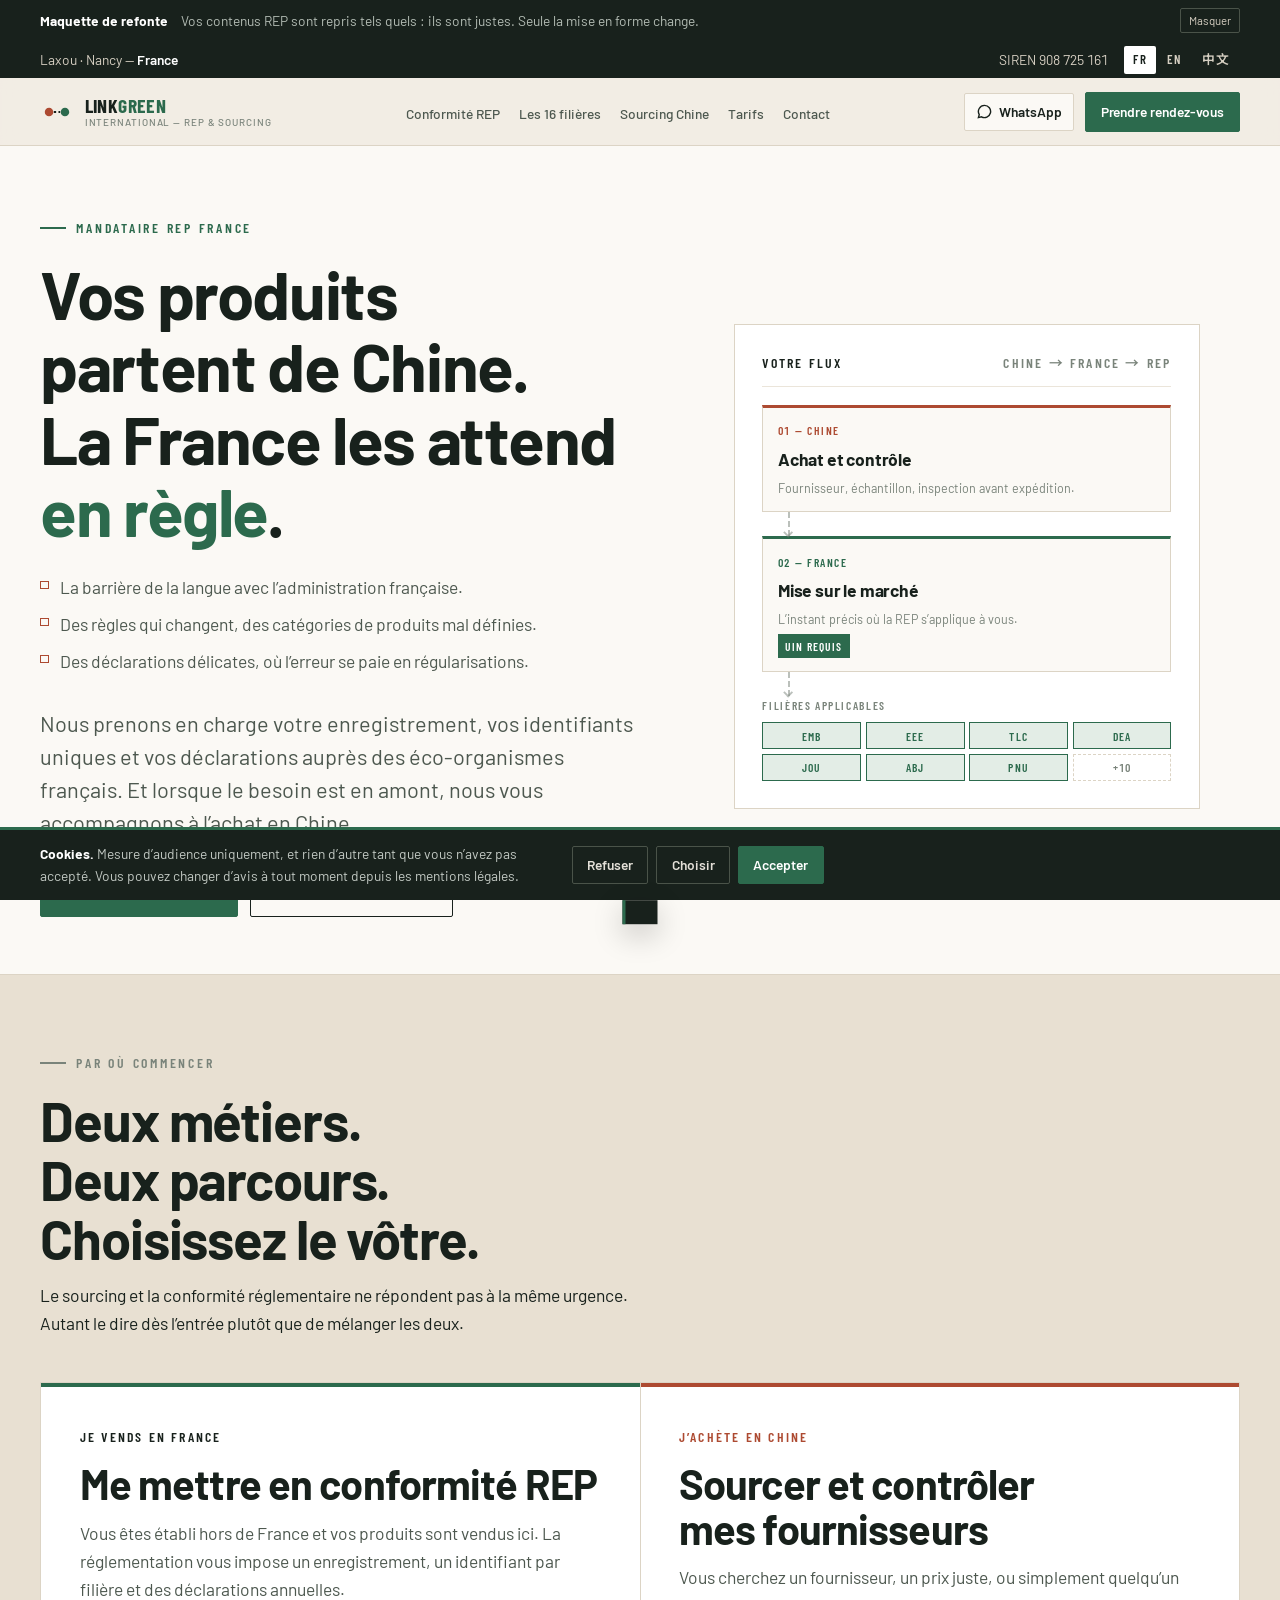
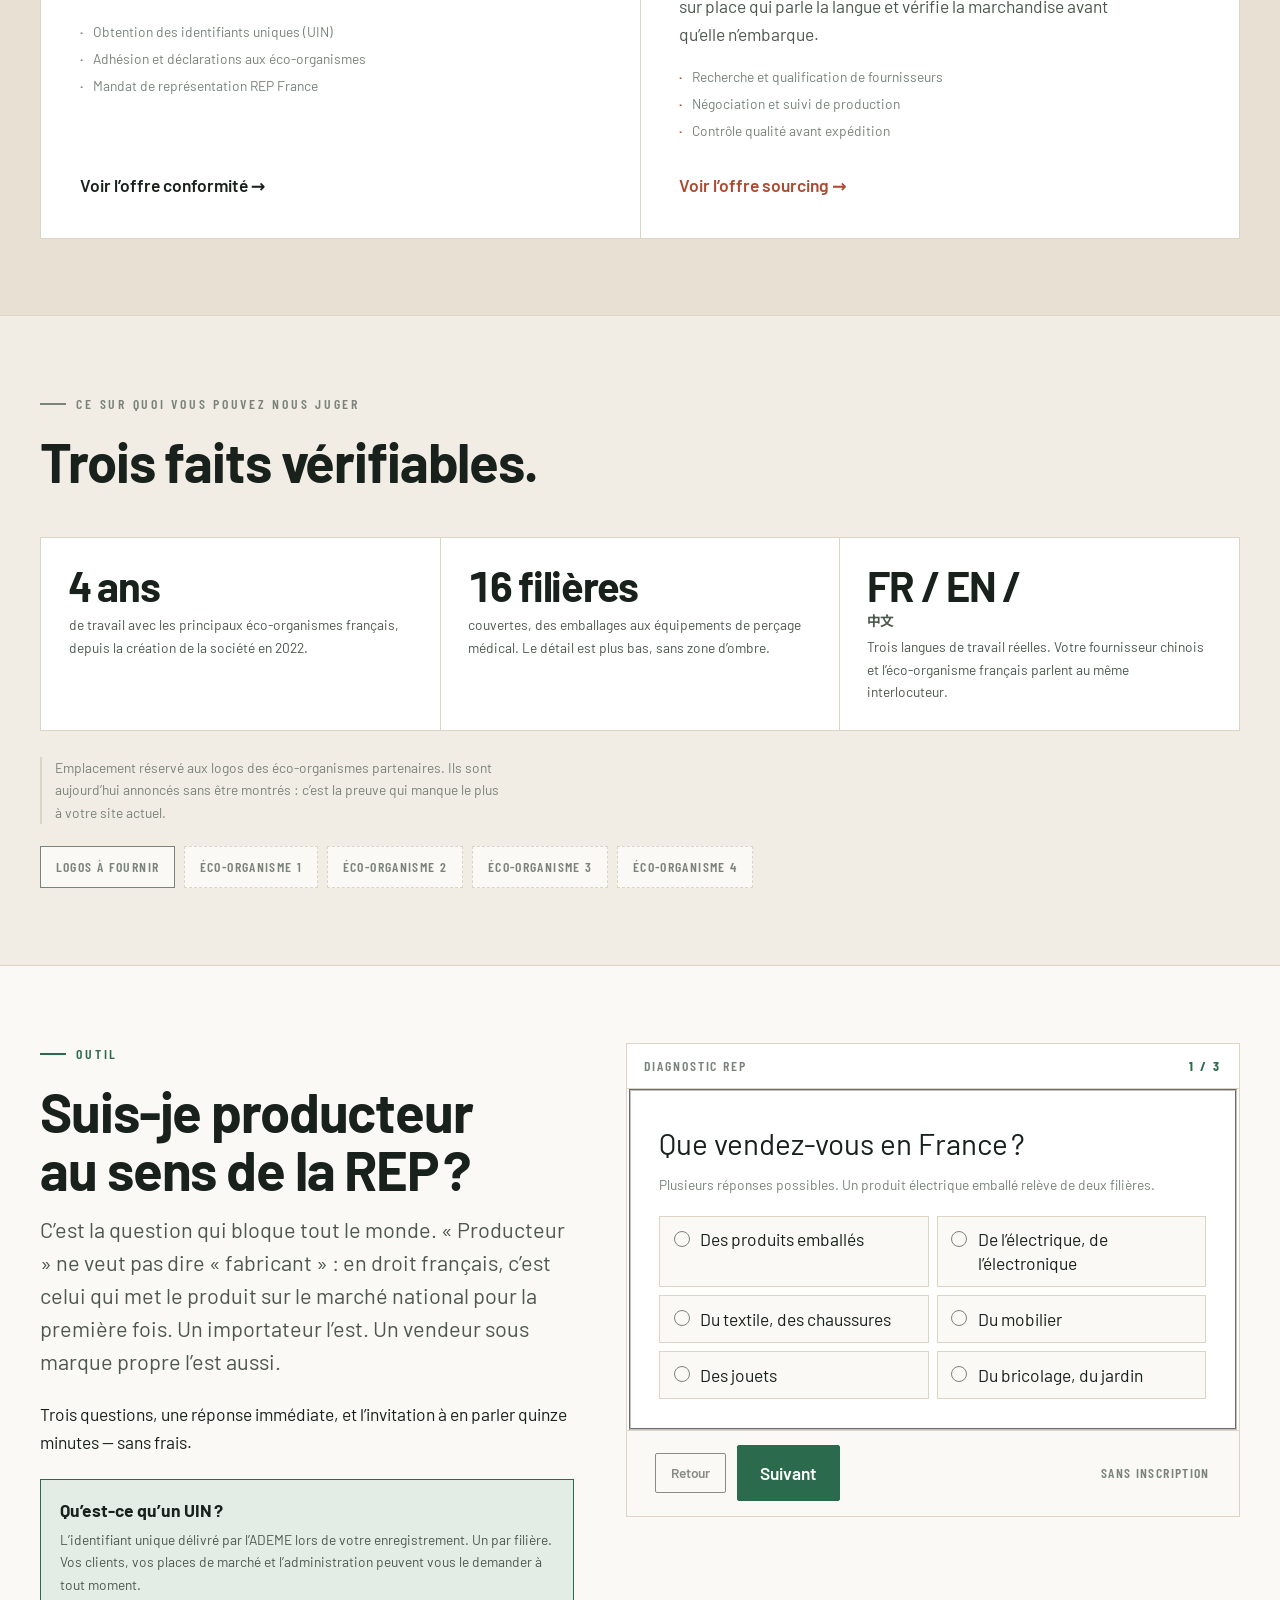
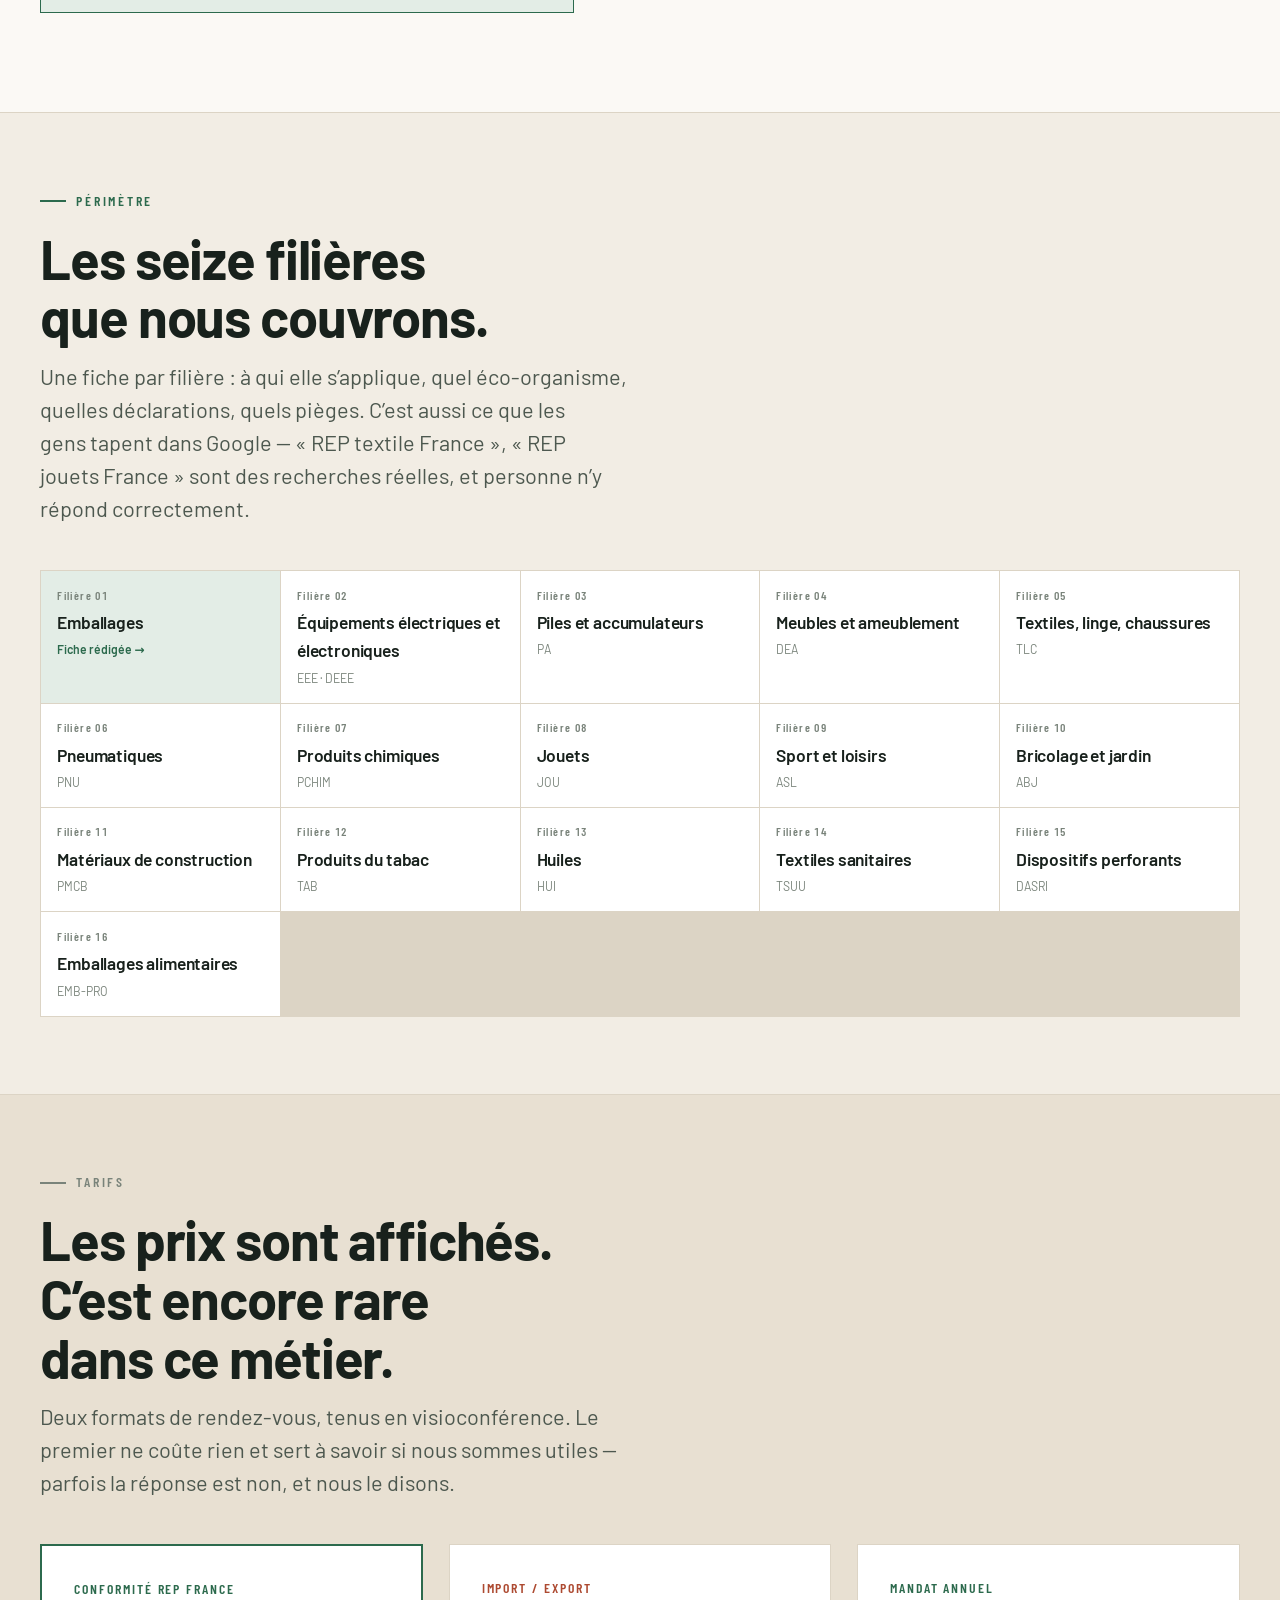
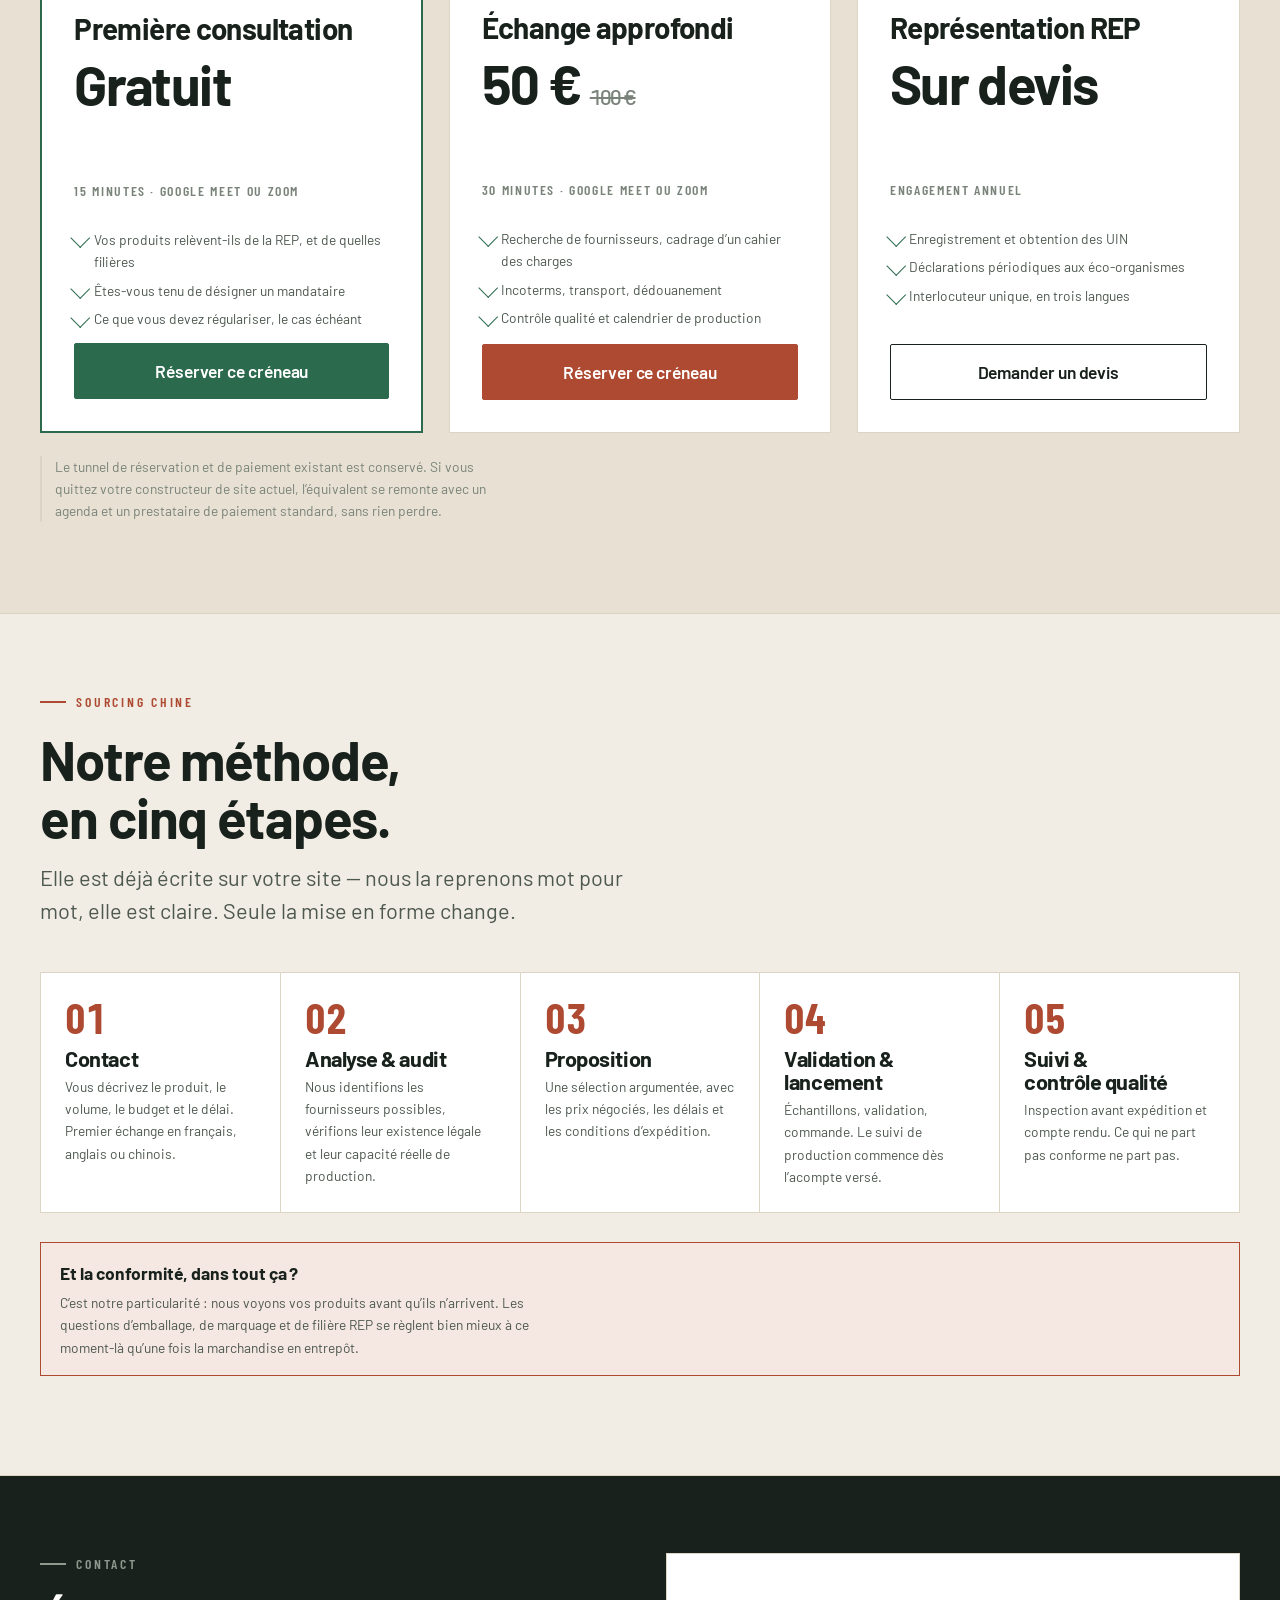
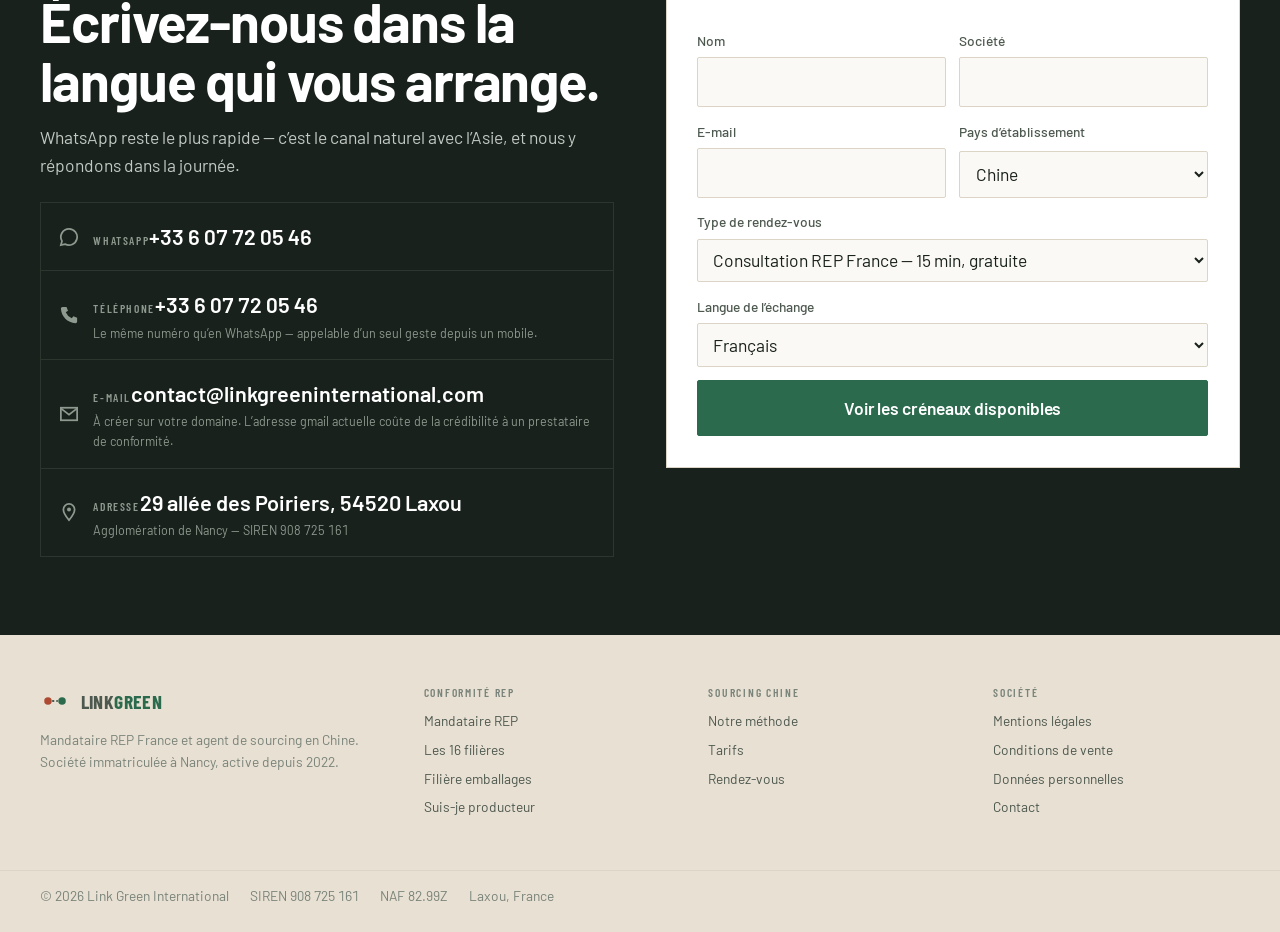
==== index.html @ 82de37d4 "Maquette de refonte — version du 21 septembre 2026 Site statique autonome, sans dépendance. Toutes l" ====
<!DOCTYPE html>
<html lang="fr" data-page="accueil">
<head>
<meta charset="utf-8">
<meta name="viewport" content="width=device-width, initial-scale=1">
<!-- Maquette : jamais indexée, pour ne pas concurrencer le site réel du client. -->
<meta name="robots" content="noindex, nofollow">

<!-- Titre actuel : 190 caractères, le nom de la société deux fois, liste de
     mots-clés séparés par des virgules. Ici : 50 caractères, une seule idée. -->
<title>Mandataire REP France &amp; sourcing Chine — Link Green</title>
<meta name="description" content="Enregistrement REP, identifiants uniques et déclarations pour les vendeurs non établis en France. Sourcing et contrôle qualité en Chine. 16 filières couvertes, en français, anglais et chinois.">
<link rel="canonical" href="https://www.linkgreeninternational.com/">

<link rel="alternate" hreflang="fr" href="https://www.linkgreeninternational.com/">
<link rel="alternate" hreflang="en" href="https://www.linkgreeninternational.com/en/">
<link rel="alternate" hreflang="zh-Hans" href="https://www.linkgreeninternational.com/zh/">
<link rel="alternate" hreflang="x-default" href="https://www.linkgreeninternational.com/en/">

<meta property="og:type" content="website">
<meta property="og:locale" content="fr_FR">
<meta property="og:title" content="Mandataire REP France &amp; sourcing Chine — Link Green">
<meta property="og:description" content="Deux métiers, deux parcours : la conformité REP pour vendre en France, le sourcing pour acheter en Chine.">

<link rel="icon" href="assets/favicon.svg" type="image/svg+xml">
<link rel="preconnect" href="https://fonts.googleapis.com">
<link rel="preconnect" href="https://fonts.gstatic.com" crossorigin>
<link href="https://fonts.googleapis.com/css2?family=Barlow:wght@400;500;600;700&family=Barlow+Condensed:wght@500;600;700&family=Noto+Sans+SC:wght@400;500;700&display=swap" rel="stylesheet">
<link rel="stylesheet" href="assets/base.css">
</head>
<body>

<a class="skip" href="#main">Aller au contenu</a>

<div class="mockbar" id="mockbar">
  <div class="wrap mockbar__in">
    <b>Maquette de refonte</b>
    <span>Vos contenus REP sont repris tels quels : ils sont justes. Seule la mise en forme change.</span>
    <button type="button">Masquer</button>
  </div>
</div>

<div class="topline">
  <div class="wrap topline__in">
    <span>Laxou&nbsp;· Nancy — <b>France</b></span>
    <span class="sp"></span>
    <span class="nums">SIREN 908&nbsp;725&nbsp;161</span>
    <div class="lang" role="group" aria-label="Langue du site">
      <button type="button" data-lang="fr" aria-current="true">FR</button>
      <button type="button" data-lang="en">EN</button>
      <button type="button" data-lang="zh" lang="zh-Hans">中文</button>
    </div>
  </div>
</div>

<header class="site">
  <div class="wrap head">
    <a class="brand" href="index.html" aria-label="Link Green International, accueil">
      <svg class="brand__mark" width="34" height="34" viewBox="0 0 32 32" aria-hidden="true">
        <circle cx="8.5" cy="16" r="4" fill="#ad4a31"/>
        <circle cx="23.5" cy="16" r="4" fill="#2c6a4d"/>
        <path d="M13 16h6" stroke="currentColor" stroke-width="2" stroke-dasharray="2.2 2.2"/>
      </svg>
      <span class="brand__name">Link<i>Green</i>
        <span class="brand__sub">International — REP &amp; Sourcing</span>
      </span>
    </a>

    <nav class="main" aria-label="Navigation principale">
      <ul>
        <li><a href="#conformite">Conformité REP</a></li>
        <li><a href="#filieres">Les 16 filières</a></li>
        <li><a href="#sourcing">Sourcing Chine</a></li>
        <li><a href="#tarifs">Tarifs</a></li>
        <li><a href="#contact">Contact</a></li>
      </ul>
    </nav>

    <div class="head__cta">
      <a class="wa" href="https://wa.me/33607720546">
        <svg width="15" height="15" viewBox="0 0 16 16" aria-hidden="true"><path d="M8 1.5a6.5 6.5 0 0 0-5.6 9.8L1.5 14.5l3.3-.85A6.5 6.5 0 1 0 8 1.5z" fill="none" stroke="currentColor" stroke-width="1.5"/></svg>
        WhatsApp
      </a>
      <a class="btn btn--sm" href="#rdv">Prendre rendez-vous</a>
    </div>
  </div>
</header>

<main id="main">

<!-- =================== HERO : leur accroche, mise en valeur ============== -->
<section class="hero">
  <div class="wrap hero__in">
    <div>
      <p class="eyebrow" data-pole="fr">Mandataire REP France</p>
      <h1>Vos produits partent de Chine.<br>La France les attend <span>en règle</span>.</h1>

      <ul class="pains">
        <li>La barrière de la langue avec l&rsquo;administration française.</li>
        <li>Des règles qui changent, des catégories de produits mal définies.</li>
        <li>Des déclarations délicates, où l&rsquo;erreur se paie en régularisations.</li>
      </ul>

      <p class="lede">Nous prenons en charge votre enregistrement, vos identifiants uniques et vos déclarations auprès des éco-organismes français. Et lorsque le besoin est en amont, nous vous accompagnons à l&rsquo;achat en Chine.</p>

      <div class="hero__actions">
        <a class="btn" href="#diagnostic">Suis-je producteur&#8239;?</a>
        <a class="btn btn--line" href="#rdv">15 minutes, gratuites</a>
      </div>
    </div>

    <figure class="flow">
      <figcaption><b>Votre flux</b><span>Chine → France → REP</span></figcaption>
      <div class="flow__grid">
        <div class="node node--cn">
          <span class="node__k">01 — Chine</span>
          <b>Achat et contrôle</b>
          <p>Fournisseur, échantillon, inspection avant expédition.</p>
        </div>
        <div class="link" aria-hidden="true"></div>
        <div class="node node--fr">
          <span class="node__k">02 — France</span>
          <b>Mise sur le marché</b>
          <p>L&rsquo;instant précis où la REP s&rsquo;applique à vous.</p>
          <span class="node__tag">UIN requis</span>
        </div>
        <div class="link" aria-hidden="true"></div>
        <ul class="fan" aria-label="Filières REP concernées">
          <li>EMB</li><li>EEE</li>
          <li>TLC</li><li>DEA</li>
          <li>JOU</li><li>ABJ</li>
          <li>PNU</li><li>+10</li>
        </ul>
      </div>
    </figure>
  </div>
</section>

<!-- =================== AIGUILLAGE ======================================= -->
<section class="sec sec--sand">
  <div class="wrap">
    <div class="sec__hd">
      <p class="eyebrow">Par où commencer</p>
      <h2>Deux métiers. Deux parcours. Choisissez le vôtre.</h2>
      <p>Le sourcing et la conformité réglementaire ne répondent pas à la même urgence. Autant le dire dès l&rsquo;entrée plutôt que de mélanger les deux.</p>
    </div>

    <div class="doors">
      <a class="door" href="#conformite" data-pole="fr">
        <span class="door__kicker">Je vends en France</span>
        <h3>Me mettre en conformité REP</h3>
        <p>Vous êtes établi hors de France et vos produits sont vendus ici. La réglementation vous impose un enregistrement, un identifiant par filière et des déclarations annuelles.</p>
        <ul>
          <li>Obtention des identifiants uniques (UIN)</li>
          <li>Adhésion et déclarations aux éco-organismes</li>
          <li>Mandat de représentation REP France</li>
        </ul>
        <span class="door__go">Voir l&rsquo;offre conformité →</span>
      </a>

      <a class="door" href="#sourcing" data-pole="cn">
        <span class="door__kicker">J&rsquo;achète en Chine</span>
        <h3>Sourcer et contrôler mes fournisseurs</h3>
        <p>Vous cherchez un fournisseur, un prix juste, ou simplement quelqu&rsquo;un sur place qui parle la langue et vérifie la marchandise avant qu&rsquo;elle n&rsquo;embarque.</p>
        <ul>
          <li>Recherche et qualification de fournisseurs</li>
          <li>Négociation et suivi de production</li>
          <li>Contrôle qualité avant expédition</li>
        </ul>
        <span class="door__go">Voir l&rsquo;offre sourcing →</span>
      </a>
    </div>
  </div>
</section>

<!-- =================== RÉASSURANCE ====================================== -->
<section class="sec">
  <div class="wrap">
    <div class="sec__hd">
      <p class="eyebrow">Ce sur quoi vous pouvez nous juger</p>
      <h2>Trois faits vérifiables.</h2>
    </div>
    <ul class="proofs">
      <li><b class="nums">4 ans</b><span>de travail avec les principaux éco-organismes français, depuis la création de la société en 2022.</span></li>
      <li><b class="nums">16 filières</b><span>couvertes, des emballages aux équipements de perçage médical. Le détail est plus bas, sans zone d&rsquo;ombre.</span></li>
      <li><b>FR&nbsp;/ EN&nbsp;/ <span lang="zh-Hans">中文</span></b><span>Trois langues de travail réelles. Votre fournisseur chinois et l&rsquo;éco-organisme français parlent au même interlocuteur.</span></li>
    </ul>

    <p class="note" style="margin-top:1.6rem">Emplacement réservé aux logos des éco-organismes partenaires. Ils sont aujourd&rsquo;hui annoncés sans être montrés&nbsp;: c&rsquo;est la preuve qui manque le plus à votre site actuel.</p>
    <ul class="logos">
      <li>Logos à fournir</li>
      <li>Éco-organisme 1</li>
      <li>Éco-organisme 2</li>
      <li>Éco-organisme 3</li>
      <li>Éco-organisme 4</li>
    </ul>
  </div>
</section>

<!-- =================== AUTO-DIAGNOSTIC ================================== -->
<section class="sec sec--paper" id="diagnostic">
  <div class="wrap diag">
    <div>
      <p class="eyebrow" data-pole="fr">Outil</p>
      <h2 style="font-size:var(--step-4);margin-bottom:0.8rem">Suis-je producteur au sens de la REP&#8239;?</h2>
      <p class="lede">C&rsquo;est la question qui bloque tout le monde. « Producteur » ne veut pas dire « fabricant »&nbsp;: en droit français, c&rsquo;est celui qui met le produit sur le marché national pour la première fois. Un importateur l&rsquo;est. Un vendeur sous marque propre l&rsquo;est aussi.</p>
      <p>Trois questions, une réponse immédiate, et l&rsquo;invitation à en parler quinze minutes — sans frais.</p>
      <div class="callout">
        <b>Qu&rsquo;est-ce qu&rsquo;un UIN&#8239;?</b>
        <p>L&rsquo;identifiant unique délivré par l&rsquo;ADEME lors de votre enregistrement. Un par filière. Vos clients, vos places de marché et l&rsquo;administration peuvent vous le demander à tout moment.</p>
      </div>
    </div>

    <div>
      <form class="qcard" id="q" novalidate>
        <div class="qcard__hd"><span>Diagnostic REP</span><b id="q-count">1 / 3</b></div>

        <fieldset class="qstep">
          <p class="q">Que vendez-vous en France&#8239;?</p>
          <p class="hint">Plusieurs réponses possibles. Un produit électrique emballé relève de deux filières.</p>
          <div class="qerr" id="q-err" role="alert"></div>
          <div class="opts opts--2">
            <div class="opt"><input type="checkbox" id="k-emb" name="cat" value="emb"><label for="k-emb">Des produits emballés</label></div>
            <div class="opt"><input type="checkbox" id="k-eee" name="cat" value="eee"><label for="k-eee">De l&rsquo;électrique, de l&rsquo;électronique</label></div>
            <div class="opt"><input type="checkbox" id="k-tlc" name="cat" value="tlc"><label for="k-tlc">Du textile, des chaussures</label></div>
            <div class="opt"><input type="checkbox" id="k-dea" name="cat" value="dea"><label for="k-dea">Du mobilier</label></div>
            <div class="opt"><input type="checkbox" id="k-jou" name="cat" value="jou"><label for="k-jou">Des jouets</label></div>
            <div class="opt"><input type="checkbox" id="k-bri" name="cat" value="brico"><label for="k-bri">Du bricolage, du jardin</label></div>
          </div>
        </fieldset>

        <fieldset class="qstep" hidden>
          <p class="q">Où votre société est-elle immatriculée&#8239;?</p>
          <p class="hint">C&rsquo;est ce qui détermine si vous avez le droit de vous enregistrer vous-même.</p>
          <div class="opts">
            <div class="opt"><input type="radio" id="y-fr" name="pays" value="fr"><label for="y-fr">En France</label></div>
            <div class="opt"><input type="radio" id="y-ue" name="pays" value="ue"><label for="y-ue">Dans un autre pays de l&rsquo;Union européenne</label></div>
            <div class="opt"><input type="radio" id="y-hue" name="pays" value="hors-ue"><label for="y-hue">Hors Union européenne<small>Chine, Royaume-Uni, États-Unis, Turquie&hellip;</small></label></div>
          </div>
        </fieldset>

        <fieldset class="qstep" hidden>
          <p class="q">Comment vendez-vous&#8239;?</p>
          <p class="hint">Le canal détermine qui contrôle votre enregistrement — et à quelle vitesse.</p>
          <div class="opts">
            <div class="opt"><input type="radio" id="c-mp" name="canal" value="marketplace"><label for="c-mp">Sur des places de marché<small>Amazon, Cdiscount, ManoMano&hellip;</small></label></div>
            <div class="opt"><input type="radio" id="c-pr" name="canal" value="propre"><label for="c-pr">Sur ma propre boutique en ligne<small>Shopify, WooCommerce, site sur mesure</small></label></div>
            <div class="opt"><input type="radio" id="c-b2b" name="canal" value="b2b"><label for="c-b2b">À des distributeurs ou des revendeurs</label></div>
          </div>
        </fieldset>

        <div class="qnav">
          <button type="button" class="btn btn--line btn--sm" id="q-prev" disabled>Retour</button>
          <button type="button" class="btn" id="q-next">Suivant</button>
          <span class="sp"></span>
          <span class="count">Sans inscription</span>
        </div>
      </form>

      <div class="qres" id="q-res" hidden aria-live="polite" style="margin-top:1.2rem"></div>
    </div>
  </div>
</section>

<!-- =================== LES 16 FILIÈRES ================================== -->
<section class="sec" id="filieres">
  <div class="wrap">
    <div class="sec__hd">
      <p class="eyebrow" data-pole="fr">Périmètre</p>
      <h2>Les seize filières que nous couvrons.</h2>
      <p class="lede">Une fiche par filière&nbsp;: à qui elle s&rsquo;applique, quel éco-organisme, quelles déclarations, quels pièges. C&rsquo;est aussi ce que les gens tapent dans Google — « REP textile France », « REP jouets France » sont des recherches réelles, et personne n&rsquo;y répond correctement.</p>
    </div>

    <div class="fils">
      <a href="filiere-emballages.html" data-ready="1"><span class="n">Filière 01</span><b>Emballages</b><span class="s">Fiche rédigée →</span></a>
      <a href="#filieres" data-todo-sheet="Équipements électriques et électroniques"><span class="n">Filière 02</span><b>Équipements électriques et électroniques</b><span class="s">EEE · DEEE</span></a>
      <a href="#filieres" data-todo-sheet="Piles et accumulateurs"><span class="n">Filière 03</span><b>Piles et accumulateurs</b><span class="s">PA</span></a>
      <a href="#filieres" data-todo-sheet="Meubles et ameublement"><span class="n">Filière 04</span><b>Meubles et ameublement</b><span class="s">DEA</span></a>
      <a href="#filieres" data-todo-sheet="Textiles, linge et chaussures"><span class="n">Filière 05</span><b>Textiles, linge, chaussures</b><span class="s">TLC</span></a>
      <a href="#filieres" data-todo-sheet="Pneumatiques"><span class="n">Filière 06</span><b>Pneumatiques</b><span class="s">PNU</span></a>
      <a href="#filieres" data-todo-sheet="Produits chimiques"><span class="n">Filière 07</span><b>Produits chimiques</b><span class="s">PCHIM</span></a>
      <a href="#filieres" data-todo-sheet="Jouets"><span class="n">Filière 08</span><b>Jouets</b><span class="s">JOU</span></a>
      <a href="#filieres" data-todo-sheet="Articles de sport et de loisirs"><span class="n">Filière 09</span><b>Sport et loisirs</b><span class="s">ASL</span></a>
      <a href="#filieres" data-todo-sheet="Articles de bricolage et de jardin"><span class="n">Filière 10</span><b>Bricolage et jardin</b><span class="s">ABJ</span></a>
      <a href="#filieres" data-todo-sheet="Produits et matériaux de construction du bâtiment"><span class="n">Filière 11</span><b>Matériaux de construction</b><span class="s">PMCB</span></a>
      <a href="#filieres" data-todo-sheet="Produits du tabac"><span class="n">Filière 12</span><b>Produits du tabac</b><span class="s">TAB</span></a>
      <a href="#filieres" data-todo-sheet="Huiles minérales et synthétiques"><span class="n">Filière 13</span><b>Huiles</b><span class="s">HUI</span></a>
      <a href="#filieres" data-todo-sheet="Textiles sanitaires à usage unique"><span class="n">Filière 14</span><b>Textiles sanitaires</b><span class="s">TSUU</span></a>
      <a href="#filieres" data-todo-sheet="Dispositifs médicaux perforants"><span class="n">Filière 15</span><b>Dispositifs perforants</b><span class="s">DASRI</span></a>
      <a href="#filieres" data-todo-sheet="Emballages de la restauration"><span class="n">Filière 16</span><b>Emballages alimentaires</b><span class="s">EMB-PRO</span></a>
    </div>
  </div>
</section>

<!-- =================== TARIFS =========================================== -->
<section class="sec sec--sand" id="tarifs">
  <div class="wrap">
    <div class="sec__hd">
      <p class="eyebrow">Tarifs</p>
      <h2>Les prix sont affichés. C&rsquo;est encore rare dans ce métier.</h2>
      <p class="lede">Deux formats de rendez-vous, tenus en visioconférence. Le premier ne coûte rien et sert à savoir si nous sommes utiles — parfois la réponse est non, et nous le disons.</p>
    </div>

    <div class="prices" id="rdv">
      <div class="price price--hi">
        <span class="price__tag">Conformité REP France</span>
        <h3>Première consultation</h3>
        <p class="amount nums">Gratuit</p>
        <p class="dur">15 minutes · Google Meet ou Zoom</p>
        <ul>
          <li>Vos produits relèvent-ils de la REP, et de quelles filières</li>
          <li>Êtes-vous tenu de désigner un mandataire</li>
          <li>Ce que vous devez régulariser, le cas échéant</li>
        </ul>
        <a class="btn" href="#contact">Réserver ce créneau</a>
      </div>

      <div class="price">
        <span class="price__tag" style="color:var(--cn)">Import / export</span>
        <h3>Échange approfondi</h3>
        <p class="amount nums">50&nbsp;€ <del>100&nbsp;€</del></p>
        <p class="dur">30 minutes · Google Meet ou Zoom</p>
        <ul>
          <li>Recherche de fournisseurs, cadrage d&rsquo;un cahier des charges</li>
          <li>Incoterms, transport, dédouanement</li>
          <li>Contrôle qualité et calendrier de production</li>
        </ul>
        <a class="btn btn--cn" href="#contact">Réserver ce créneau</a>
      </div>

      <div class="price">
        <span class="price__tag">Mandat annuel</span>
        <h3>Représentation REP</h3>
        <p class="amount">Sur devis</p>
        <p class="dur">Engagement annuel</p>
        <ul>
          <li>Enregistrement et obtention des UIN</li>
          <li>Déclarations périodiques aux éco-organismes</li>
          <li>Interlocuteur unique, en trois langues</li>
        </ul>
        <a class="btn btn--line" href="#contact">Demander un devis</a>
      </div>
    </div>
    <p class="note" style="margin-top:1.4rem">Le tunnel de réservation et de paiement existant est conservé. Si vous quittez votre constructeur de site actuel, l&rsquo;équivalent se remonte avec un agenda et un prestataire de paiement standard, sans rien perdre.</p>
  </div>
</section>

<!-- =================== SOURCING ========================================= -->
<section class="sec" id="sourcing">
  <div class="wrap">
    <div class="sec__hd">
      <p class="eyebrow" data-pole="cn">Sourcing Chine</p>
      <h2>Notre méthode, en cinq étapes.</h2>
      <p class="lede">Elle est déjà écrite sur votre site — nous la reprenons mot pour mot, elle est claire. Seule la mise en forme change.</p>
    </div>

    <ol class="method">
      <li><h3>Contact</h3><p>Vous décrivez le produit, le volume, le budget et le délai. Premier échange en français, anglais ou chinois.</p></li>
      <li><h3>Analyse &amp; audit</h3><p>Nous identifions les fournisseurs possibles, vérifions leur existence légale et leur capacité réelle de production.</p></li>
      <li><h3>Proposition</h3><p>Une sélection argumentée, avec les prix négociés, les délais et les conditions d&rsquo;expédition.</p></li>
      <li><h3>Validation &amp; lancement</h3><p>Échantillons, validation, commande. Le suivi de production commence dès l&rsquo;acompte versé.</p></li>
      <li><h3>Suivi &amp; contrôle qualité</h3><p>Inspection avant expédition et compte rendu. Ce qui ne part pas conforme ne part pas.</p></li>
    </ol>

    <div class="callout" style="border-color:var(--cn);background:var(--cn-wash);margin-top:1.8rem">
      <b>Et la conformité, dans tout ça&#8239;?</b>
      <p>C&rsquo;est notre particularité&nbsp;: nous voyons vos produits avant qu&rsquo;ils n&rsquo;arrivent. Les questions d&rsquo;emballage, de marquage et de filière REP se règlent bien mieux à ce moment-là qu&rsquo;une fois la marchandise en entrepôt.</p>
    </div>
  </div>
</section>

<!-- =================== CONTACT ========================================== -->
<section class="sec sec--ink" id="contact">
  <div class="wrap contact">
    <div>
      <p class="eyebrow">Contact</p>
      <h2 style="font-size:var(--step-4);margin-bottom:0.8rem">Écrivez-nous dans la langue qui vous arrange.</h2>
      <p>WhatsApp reste le plus rapide — c&rsquo;est le canal naturel avec l&rsquo;Asie, et nous y répondons dans la journée.</p>

      <ul class="chan" style="margin-top:1.4rem">
        <li>
          <svg width="20" height="20" viewBox="0 0 16 16" aria-hidden="true"><path d="M8 1.5a6.5 6.5 0 0 0-5.6 9.8L1.5 14.5l3.3-.85A6.5 6.5 0 1 0 8 1.5z" fill="none" stroke="currentColor" stroke-width="1.4"/></svg>
          <div><span class="k">WhatsApp</span><a class="nums" href="https://wa.me/33607720546">+33&nbsp;6&nbsp;07&nbsp;72&nbsp;05&nbsp;46</a></div>
        </li>
        <li>
          <svg width="20" height="20" viewBox="0 0 16 16" aria-hidden="true"><path d="M3 1.5h3l1.2 3-1.8 1.3a9 9 0 0 0 4.8 4.8L11.5 9l3 1.2v3A1.3 1.3 0 0 1 13.2 14.5C6.7 14.1 1.9 9.3 1.5 2.8A1.3 1.3 0 0 1 2.8 1.5z" fill="currentColor"/></svg>
          <div><span class="k">Téléphone</span><a class="nums" href="tel:+33607720546">+33&nbsp;6&nbsp;07&nbsp;72&nbsp;05&nbsp;46</a>
            <small>Le même numéro qu&rsquo;en WhatsApp — appelable d&rsquo;un seul geste depuis un mobile.</small></div>
        </li>
        <li>
          <svg width="20" height="20" viewBox="0 0 16 16" aria-hidden="true"><rect x="1.5" y="3" width="13" height="10" fill="none" stroke="currentColor" stroke-width="1.4"/><path d="m1.5 3.5 6.5 5 6.5-5" fill="none" stroke="currentColor" stroke-width="1.4"/></svg>
          <div><span class="k">E-mail</span><a href="mailto:contact@linkgreeninternational.com">contact@linkgreeninternational.com</a>
            <small>À créer sur votre domaine. L&rsquo;adresse gmail actuelle coûte de la crédibilité à un prestataire de conformité.</small></div>
        </li>
        <li>
          <svg width="20" height="20" viewBox="0 0 16 16" aria-hidden="true"><path d="M8 1.5c2.5 0 4.5 2 4.5 4.5 0 3.2-4.5 8.5-4.5 8.5S3.5 9.2 3.5 6A4.5 4.5 0 0 1 8 1.5z" fill="none" stroke="currentColor" stroke-width="1.4"/><circle cx="8" cy="6" r="1.6" fill="currentColor"/></svg>
          <div><span class="k">Adresse</span><span class="v">29 allée des Poiriers, 54520 Laxou</span>
            <small>Agglomération de Nancy — <span class="nums">SIREN 908 725 161</span></small></div>
        </li>
      </ul>
    </div>

    <form class="book" data-stub="rdv" novalidate>
      <h3 style="font-size:var(--step-2)">Réserver un créneau</h3>
      <div class="g2">
        <div class="field"><label for="b-nom">Nom</label><input id="b-nom" type="text" autocomplete="name" required></div>
        <div class="field"><label for="b-soc">Société</label><input id="b-soc" type="text" autocomplete="organization"></div>
      </div>
      <div class="g2">
        <div class="field"><label for="b-mail">E-mail</label><input id="b-mail" type="email" autocomplete="email" required></div>
        <div class="field"><label for="b-pays">Pays d&rsquo;établissement</label>
          <select id="b-pays">
            <option>Chine</option><option>France</option><option>Union européenne (hors France)</option>
            <option>Royaume-Uni</option><option>États-Unis</option><option>Autre</option>
          </select>
        </div>
      </div>
      <div class="field">
        <label for="b-type">Type de rendez-vous</label>
        <select id="b-type">
          <option>Consultation REP France — 15 min, gratuite</option>
          <option>Échange import / export — 30 min, 50 €</option>
          <option>Devis pour un mandat annuel</option>
        </select>
      </div>
      <div class="field">
        <label for="b-lang">Langue de l&rsquo;échange</label>
        <select id="b-lang"><option>Français</option><option>English</option><option lang="zh-Hans">中文</option></select>
      </div>
      <button class="btn" type="submit">Voir les créneaux disponibles</button>
      <p class="form-msg" hidden></p>
    </form>
  </div>
</section>

</main>

<footer class="site">
  <div class="wrap foot">
    <div>
      <a class="brand" href="index.html" style="margin-bottom:0.8rem">
        <svg class="brand__mark" width="30" height="30" viewBox="0 0 32 32" aria-hidden="true">
          <circle cx="8.5" cy="16" r="4" fill="#ad4a31"/>
          <circle cx="23.5" cy="16" r="4" fill="#2c6a4d"/>
          <path d="M13 16h6" stroke="currentColor" stroke-width="2" stroke-dasharray="2.2 2.2"/>
        </svg>
        <span class="brand__name">Link<i>Green</i></span>
      </a>
      <p>Mandataire REP France et agent de sourcing en Chine. Société immatriculée à Nancy, active depuis 2022.</p>
    </div>
    <div>
      <h4>Conformité REP</h4>
      <ul>
        <li><a href="#conformite">Mandataire REP</a></li>
        <li><a href="#filieres">Les 16 filières</a></li>
        <li><a href="filiere-emballages.html">Filière emballages</a></li>
        <li><a href="#diagnostic">Suis-je producteur</a></li>
      </ul>
    </div>
    <div>
      <h4>Sourcing Chine</h4>
      <ul>
        <li><a href="#sourcing">Notre méthode</a></li>
        <li><a href="#tarifs">Tarifs</a></li>
        <li><a href="#contact">Rendez-vous</a></li>
      </ul>
    </div>
    <div>
      <h4>Société</h4>
      <ul>
        <li><a href="mentions-legales.html">Mentions légales</a></li>
        <li><a href="mentions-legales.html#cgv">Conditions de vente</a></li>
        <li><a href="mentions-legales.html#donnees">Données personnelles</a></li>
        <li><a href="#contact">Contact</a></li>
      </ul>
    </div>
  </div>
  <div class="wrap legalbar">
    <span>© <span data-year>2026</span> Link Green International</span>
    <span class="nums">SIREN 908&nbsp;725&nbsp;161</span>
    <span>NAF 82.99Z</span>
    <span>Laxou, France</span>
  </div>
</footer>

<!-- Consentement : intégré, limité au tiers bas de l'écran, refus au même
     niveau que l'acceptation. -->
<aside class="consent" id="consent" hidden aria-label="Gestion des cookies">
  <div class="wrap consent__in">
    <p><b>Cookies.</b> Mesure d&rsquo;audience uniquement, et rien d&rsquo;autre tant que vous n&rsquo;avez pas accepté. Vous pouvez changer d&rsquo;avis à tout moment depuis les mentions légales.</p>
    <div class="consent__btns">
      <button type="button" data-refuse="1">Refuser</button>
      <button type="button" data-custom="1">Choisir</button>
      <button type="button" data-accept="1">Accepter</button>
    </div>
  </div>
</aside>

<div class="toast" id="toast" role="status" aria-live="polite"></div>
<script src="assets/site.js"></script>
</body>
</html>
---- assets/base.css ----
/* ===========================================================================
   LINK GREEN INTERNATIONAL — maquette de refonte
   Direction artistique : « le flux ».
   Deux métiers, deux couleurs : vert forêt désaturé pour la conformité REP,
   terre cuite pour le sourcing Chine. Base neutre chaude, encre sombre.
   Le vert plein saturé de l'actuel site est abandonné : il ne reste qu'en
   accent, sur les actions et la signalétique.
   =========================================================================== */

/* --- 1. Jetons ----------------------------------------------------------- */

:root {
  color-scheme: light;

  --sand:    #f2ede4;
  --sand-2:  #e8e0d2;
  --sand-3:  #fbf9f5;
  --card:    #ffffff;

  --ink:     #18211c;
  --ink-2:   #4d584f;
  --ink-3:   #79837a;
  --rule:    #dcd4c5;
  --rule-2:  #ebe5da;

  /* pôle conformité REP — France */
  --fr:      #2c6a4d;
  --fr-deep: #1d4c36;
  --fr-wash: #e3ede6;

  /* pôle sourcing — Chine */
  --cn:      #ad4a31;
  --cn-deep: #8a381f;
  --cn-wash: #f5e7e1;

  --sans: "Barlow", ui-sans-serif, system-ui, "Segoe UI", "Noto Sans SC",
          "PingFang SC", "Microsoft YaHei", sans-serif;
  --cond: "Barlow Condensed", "Barlow", "Noto Sans SC", ui-sans-serif, sans-serif;

  --step--2: 0.72rem;
  --step--1: clamp(0.8rem, 0.78rem + 0.1vw, 0.86rem);
  --step-0:  clamp(1rem, 0.96rem + 0.18vw, 1.09rem);
  --step-1:  clamp(1.15rem, 1.06rem + 0.42vw, 1.36rem);
  --step-2:  clamp(1.38rem, 1.2rem + 0.85vw, 1.85rem);
  --step-3:  clamp(1.7rem, 1.35rem + 1.65vw, 2.6rem);
  --step-4:  clamp(2rem, 1.5rem + 2.6vw, 3.4rem);
  --step-5:  clamp(2.3rem, 1.6rem + 3.8vw, 4.2rem);

  --gut: clamp(1.1rem, 0.6rem + 2.4vw, 3rem);
  --maxw: 80rem;
}

/* --- 2. Socle ------------------------------------------------------------ */

*, *::before, *::after { box-sizing: border-box; }
html { -webkit-text-size-adjust: 100%; scroll-behavior: smooth; }
@media (prefers-reduced-motion: reduce) { html { scroll-behavior: auto; } }

body {
  margin: 0;
  background: var(--sand);
  color: var(--ink);
  font-family: var(--sans);
  font-size: var(--step-0);
  line-height: 1.62;
  -webkit-font-smoothing: antialiased;
  overflow-x: hidden;
}

h1, h2, h3, h4 {
  margin: 0; font-weight: 700; line-height: 1.08;
  letter-spacing: -0.021em; text-wrap: balance;
  overflow-wrap: break-word; hyphens: none;
}
p { margin: 0 0 1em; max-width: 64ch; text-wrap: pretty; }
a { color: inherit; }
img, svg { max-width: 100%; height: auto; display: block; }
ul, ol { margin: 0; padding: 0; }
li { list-style: none; }
button { font: inherit; color: inherit; }
:focus-visible { outline: 2px solid var(--fr); outline-offset: 3px; border-radius: 2px; }

.wrap { width: 100%; max-width: var(--maxw); margin-inline: auto; padding-inline: var(--gut); }
.skip {
  position: absolute; left: 0.5rem; top: -4rem; z-index: 99;
  background: var(--ink); color: #fff; padding: 0.6rem 1rem;
  font-size: var(--step--1); text-decoration: none; transition: top 0.15s;
}
.skip:focus { top: 0.5rem; }

/* --- 3. Vocabulaire ------------------------------------------------------ */

.nums { font-variant-numeric: tabular-nums lining-nums; font-feature-settings: "tnum" 1; }

.tagcode {                    /* code filière, façon étiquette d'expédition */
  font-family: var(--cond); font-weight: 600;
  text-transform: uppercase; letter-spacing: 0.1em;
  font-size: var(--step--1); font-variant-numeric: tabular-nums;
}

.eyebrow {
  font-family: var(--cond); font-weight: 600; font-size: var(--step--1);
  letter-spacing: 0.2em; text-transform: uppercase; color: var(--ink-3);
  margin: 0 0 1.1rem; display: flex; align-items: center; gap: 0.65rem;
}
.eyebrow::before {
  content: ""; width: 1.6rem; height: 2px; background: currentColor; flex: none;
}
.eyebrow[data-pole="fr"] { color: var(--fr); }
.eyebrow[data-pole="cn"] { color: var(--cn); }

.lede { font-size: var(--step-1); color: var(--ink-2); max-width: 56ch; line-height: 1.52; }

/* --- 4. Actions ---------------------------------------------------------- */

.btn {
  --bg: var(--fr); --fg: #fff; --bd: var(--fr);
  display: inline-flex; align-items: center; justify-content: center; gap: 0.55rem;
  background: var(--bg); color: var(--fg); border: 1.5px solid var(--bd);
  border-radius: 2px; padding: 0.8rem 1.4rem;
  font-weight: 600; font-size: var(--step-0); letter-spacing: -0.005em;
  text-decoration: none; cursor: pointer; transition: background 0.15s, color 0.15s;
}
.btn:hover { --bg: var(--fr-deep); --bd: var(--fr-deep); }
.btn--cn { --bg: var(--cn); --bd: var(--cn); }
.btn--cn:hover { --bg: var(--cn-deep); --bd: var(--cn-deep); }
.btn--line { --bg: transparent; --fg: var(--ink); --bd: var(--ink); }
.btn--line:hover { --bg: var(--ink); --fg: var(--sand); --bd: var(--ink); }
.btn--sm { padding: 0.5rem 0.9rem; font-size: var(--step--1); }
.btn svg { flex: none; }
.btn[disabled] { opacity: 0.5; cursor: not-allowed; }

.lnk { color: var(--fr); font-weight: 600; text-decoration: none; border-bottom: 1.5px solid currentColor; }
.lnk:hover { color: var(--ink); }

/* --- 5. En-tête ---------------------------------------------------------- */

.topline {
  background: var(--ink); color: #d6cfc2; font-size: var(--step--1);
}
.topline__in { display: flex; align-items: center; gap: 1rem; min-height: 2.3rem; }
.topline b { color: #fff; font-weight: 600; }
.topline .sp { flex: 1 1 auto; }
.lang { display: flex; gap: 0.1rem; }
.lang button {
  background: none; border: 1px solid transparent; color: #d6cfc2; cursor: pointer;
  font-family: var(--cond); font-weight: 600; letter-spacing: 0.12em;
  text-transform: uppercase; font-size: 0.8rem; padding: 0.18rem 0.5rem; border-radius: 2px;
}
.lang button:hover { border-color: #4a5349; color: #fff; }
.lang button[aria-current="true"] { background: #fff; color: var(--ink); }

header.site {
  position: sticky; top: 0; z-index: 40;
  background: var(--sand); border-bottom: 1px solid var(--rule);
}
@supports (backdrop-filter: blur(6px)) {
  header.site { background: color-mix(in srgb, var(--sand) 90%, transparent); backdrop-filter: blur(8px); }
}
.head { display: grid; grid-template-columns: auto 1fr auto; align-items: center; gap: 1rem; min-height: 4.2rem; }

.brand { display: flex; align-items: center; gap: 0.65rem; text-decoration: none; }
.brand__mark { flex: none; }
.brand__name {
  font-family: var(--cond); font-weight: 700; font-size: 1.22rem;
  letter-spacing: 0.02em; text-transform: uppercase; line-height: 0.95;
  white-space: nowrap;          /* le nom ne doit jamais se couper en plein mot */
}
.brand__name i { font-style: normal; color: var(--fr); }
.brand__sub {
  display: block; font-family: var(--sans); font-weight: 500;
  font-size: 0.62rem; letter-spacing: 0.09em; text-transform: uppercase;
  color: var(--ink-3); margin-top: 0.18rem; white-space: nowrap;
}

nav.main ul { display: flex; gap: clamp(0.7rem, 1.5vw, 1.6rem); justify-content: center; }
nav.main a {
  text-decoration: none; font-size: var(--step--1); font-weight: 500; color: var(--ink-2);
  padding: 0.3rem 0; border-bottom: 2px solid transparent; white-space: nowrap;
}
nav.main a:hover, nav.main a[aria-current="page"] { color: var(--ink); border-color: var(--fr); }

.head__cta { display: flex; align-items: center; gap: 0.7rem; }
.wa {
  display: inline-flex; align-items: center; gap: 0.45rem; text-decoration: none;
  font-weight: 600; font-size: var(--step--1); white-space: nowrap;
  border: 1.5px solid var(--rule); border-radius: 2px; padding: 0.42rem 0.7rem;
  background: var(--sand-3);
}
.wa:hover { border-color: var(--fr); color: var(--fr); }

@media (max-width: 64rem) {
  .head { grid-template-columns: 1fr auto; row-gap: 0.6rem; padding-block: 0.5rem; min-height: 3.5rem; }
  nav.main {
    grid-column: 1 / -1; order: 3; border-top: 1px solid var(--rule-2); padding-top: 0.5rem;
    margin-inline: calc(var(--gut) * -1); padding-inline: var(--gut);
    overflow-x: auto; scrollbar-width: none;
  }
  nav.main::-webkit-scrollbar { display: none; }
  nav.main ul { justify-content: flex-start; }
  .head__cta .btn { display: none; }
}
@media (max-width: 26rem) {
  .brand__name { font-size: 1.02rem; }
  .brand__sub { display: none; }
  .topline__in > span:first-child { display: none; }
}

/* --- 6. Hero ------------------------------------------------------------- */

.hero { background: var(--sand-3); border-bottom: 1px solid var(--rule); }
.hero__in {
  display: grid; grid-template-columns: minmax(0, 1.05fr) minmax(0, 0.95fr);
  gap: clamp(1.8rem, 4vw, 4rem);
  padding-block: clamp(2.2rem, 5.5vw, 4.6rem) clamp(2rem, 4.5vw, 3.8rem);
  align-items: center;
}
@media (max-width: 66rem) { .hero__in { grid-template-columns: 1fr; } }
.hero h1 { font-size: var(--step-5); margin-bottom: 1.2rem; }
.hero h1 span { color: var(--fr); }

/* les douleurs client : leur accroche actuelle, remise en valeur */
.pains { display: grid; gap: 0.55rem; margin: 1.6rem 0 2rem; }
.pains li {
  display: grid; grid-template-columns: auto 1fr; gap: 0.7rem; align-items: start;
  font-size: var(--step-0); color: var(--ink-2); max-width: 52ch;
}
.pains li::before {
  content: ""; width: 0.55rem; height: 0.55rem; margin-top: 0.5rem;
  border: 1.5px solid var(--cn); flex: none;
}
.hero__actions { display: flex; flex-wrap: wrap; gap: 0.7rem; }

/* --- 7. Schéma de flux (visuel signature) -------------------------------- */

.flow {
  border: 1px solid var(--rule); background: var(--card);
  padding: clamp(1rem, 2.4vw, 1.7rem);
}
.flow figcaption {
  font-family: var(--cond); font-weight: 600; text-transform: uppercase;
  letter-spacing: 0.16em; font-size: var(--step--1); color: var(--ink-3);
  margin-bottom: 1.1rem; display: flex; justify-content: space-between; gap: 1rem;
  border-bottom: 1px solid var(--rule-2); padding-bottom: 0.7rem;
}
.flow figcaption b { color: var(--ink); font-weight: 600; }

/* Le schéma est construit en HTML, pas en image : il se replie proprement
   en colonne sur mobile, et reste lisible à 320 px. */
.flow__grid { display: grid; align-items: stretch; grid-template-columns: 1fr; }
.node {
  border: 1px solid var(--rule); background: var(--sand-3);
  padding: 0.85rem 0.9rem; display: flex; flex-direction: column; gap: 0.3rem;
  border-top: 3px solid var(--pole, var(--ink-3));
}
.node--cn { --pole: var(--cn); }
.node--fr { --pole: var(--fr); }
.node__k {
  font-family: var(--cond); font-weight: 600; text-transform: uppercase;
  letter-spacing: 0.14em; font-size: var(--step--2); color: var(--pole);
  font-variant-numeric: tabular-nums;
}
.node b { font-size: var(--step-0); letter-spacing: -0.01em; }
.node p { margin: 0; font-size: 0.78rem; color: var(--ink-3); max-width: none; }
.node__tag {
  margin-top: auto; align-self: flex-start;
  font-family: var(--cond); font-weight: 600; text-transform: uppercase;
  letter-spacing: 0.1em; font-size: var(--step--2);
  background: var(--fr); color: #fff; padding: 0.15rem 0.45rem;
}
.link { position: relative; height: 1.5rem; }
.link::before {
  content: ""; position: absolute; top: 0; bottom: 0; left: 1.6rem;
  border-left: 2px dashed var(--ink-3); opacity: 0.5;
}
.link::after {
  content: ""; position: absolute; bottom: 0; left: 1.6rem;
  width: 0.45rem; height: 0.45rem; transform: translate(-50%, 0) rotate(135deg);
  border-top: 2px solid var(--ink-3); border-right: 2px solid var(--ink-3); opacity: 0.5;
}
.fan { display: grid; grid-template-columns: repeat(4, minmax(0, 1fr)); gap: 0.3rem; align-content: center; }
.fan li {
  font-family: var(--cond); font-weight: 600; letter-spacing: 0.1em; text-transform: uppercase;
  font-size: var(--step--2); text-align: center;
  border: 1px solid var(--fr); color: var(--fr); background: var(--fr-wash);
  padding: 0.2rem 0.3rem; font-variant-numeric: tabular-nums;
}
.fan li:last-child { border-style: dashed; color: var(--ink-3); border-color: var(--rule); background: transparent; }
.fan::before {
  content: "Filières applicables";
  grid-column: 1 / -1;
  font-family: var(--cond); font-weight: 600; text-transform: uppercase;
  letter-spacing: 0.14em; font-size: var(--step--2); color: var(--ink-3);
  margin-bottom: 0.15rem;
}
@media (max-width: 26rem) { .fan { grid-template-columns: repeat(3, minmax(0, 1fr)); } }

/* --- 8. Aiguillage ------------------------------------------------------- */

.doors { display: grid; grid-template-columns: 1fr 1fr; gap: 1px; background: var(--rule); border: 1px solid var(--rule); }
@media (max-width: 54rem) { .doors { grid-template-columns: 1fr; } }
.door {
  background: var(--card); padding: clamp(1.4rem, 3vw, 2.4rem);
  display: flex; flex-direction: column; gap: 0.8rem; text-decoration: none;
  border-top: 4px solid var(--pole, var(--fr));
  transition: background 0.15s;
}
.door:hover { background: var(--sand-3); }
.door[data-pole="cn"] { --pole: var(--cn); }
.door__kicker {
  font-family: var(--cond); font-weight: 600; text-transform: uppercase;
  letter-spacing: 0.16em; font-size: var(--step--1); color: var(--pole);
}
.door h3 { font-size: var(--step-3); }
.door p { color: var(--ink-2); font-size: var(--step-0); margin: 0; }
.door ul { display: grid; gap: 0.3rem; margin-top: 0.3rem; }
.door ul li { font-size: var(--step--1); color: var(--ink-3); display: grid; grid-template-columns: auto 1fr; gap: 0.5rem; }
.door ul li::before { content: "·"; color: var(--pole); font-weight: 700; }
.door__go {
  margin-top: auto; padding-top: 1rem; font-weight: 600; color: var(--pole);
  display: inline-flex; align-items: center; gap: 0.45rem;
}

/* --- 9. Sections --------------------------------------------------------- */

section { border-bottom: 1px solid var(--rule); }
.sec { padding-block: clamp(2.6rem, 6vw, 5.2rem); }
.sec--sand { background: var(--sand-2); }
.sec--paper { background: var(--sand-3); }
.sec--ink { background: var(--ink); color: #eee9e0; border-bottom-color: var(--ink); }
.sec--ink h2, .sec--ink h3 { color: #fff; }
.sec--ink p { color: #c2c9c3; }
.sec--ink .eyebrow { color: #8e998f; }
.sec__hd { max-width: 62ch; margin-bottom: clamp(1.6rem, 3.5vw, 2.8rem); }
.sec__hd h2 { font-size: var(--step-4); margin-bottom: 0.8rem; }

.proofs { display: grid; grid-template-columns: repeat(3, 1fr); gap: 1px; background: var(--rule); border: 1px solid var(--rule); }
@media (max-width: 54rem) { .proofs { grid-template-columns: 1fr; } }
.proofs li { background: var(--card); padding: clamp(1.1rem, 2.4vw, 1.7rem); }
.proofs b { display: block; font-size: var(--step-3); line-height: 1; letter-spacing: -0.03em; font-variant-numeric: tabular-nums; }
.proofs span { display: block; color: var(--ink-2); font-size: var(--step--1); margin-top: 0.5rem; }

.logos {
  display: flex; flex-wrap: wrap; gap: 0.6rem; margin-top: 1.4rem;
}
.logos li {
  border: 1px dashed var(--rule); color: var(--ink-3);
  font-family: var(--cond); font-weight: 600; text-transform: uppercase;
  letter-spacing: 0.1em; font-size: var(--step--1);
  padding: 0.55rem 0.9rem; background: var(--sand-3);
}
.logos li:first-child { border-style: solid; border-color: var(--ink-3); }

/* --- 10. Auto-diagnostic ------------------------------------------------- */

.diag { display: grid; grid-template-columns: minmax(0, 1fr) minmax(0, 1.15fr); gap: clamp(1.6rem, 4vw, 3.6rem); align-items: start; }
@media (max-width: 64rem) { .diag { grid-template-columns: 1fr; } }

.qcard { background: var(--card); border: 1px solid var(--rule); }
.qcard__hd {
  display: flex; justify-content: space-between; align-items: center; gap: 1rem;
  padding: 0.7rem 1.1rem; border-bottom: 1px solid var(--rule);
  font-family: var(--cond); font-weight: 600; text-transform: uppercase;
  letter-spacing: 0.14em; font-size: var(--step--1); color: var(--ink-3);
}
.qcard__hd b { color: var(--fr); }
.qstep { padding: clamp(1.1rem, 2.6vw, 1.8rem); }
.qstep[hidden] { display: none; }
.qstep .q { font-size: var(--step-2); margin-bottom: 0.4rem; }
.qstep .hint { font-size: var(--step--1); color: var(--ink-3); margin-bottom: 1.2rem; }

.opts { display: grid; gap: 0.5rem; }
.opts--2 { grid-template-columns: 1fr 1fr; }
@media (max-width: 34rem) { .opts--2 { grid-template-columns: 1fr; } }
.opt { position: relative; }
.opt input { position: absolute; inset: 0; width: 100%; height: 100%; opacity: 0; margin: 0; cursor: pointer; }
.opt label {
  display: flex; gap: 0.65rem; align-items: flex-start; height: 100%;
  border: 1px solid var(--rule); background: var(--sand-3);
  padding: 0.7rem 0.85rem; cursor: pointer; line-height: 1.35;
}
.opt label::before {
  content: ""; flex: none; width: 1rem; height: 1rem; margin-top: 0.15rem;
  border: 1.5px solid var(--ink-3); border-radius: 50%;
}
.opt input:checked + label { border-color: var(--fr); background: var(--fr-wash); }
.opt input:checked + label::before { border-color: var(--fr); background: var(--fr); box-shadow: inset 0 0 0 3px var(--fr-wash); }
.opt input:focus-visible + label { outline: 2px solid var(--fr); outline-offset: 2px; }
.opt small { display: block; color: var(--ink-3); font-size: 0.78rem; }

.qnav { display: flex; gap: 0.7rem; align-items: center; flex-wrap: wrap; border-top: 1px solid var(--rule); padding: 0.9rem clamp(1.1rem, 2.6vw, 1.8rem); background: var(--sand-3); }
.qnav .sp { flex: 1 1 auto; }
.qnav .count { font-family: var(--cond); font-weight: 600; letter-spacing: 0.1em; text-transform: uppercase; font-size: var(--step--1); color: var(--ink-3); }
.qerr { color: var(--cn-deep); background: var(--cn-wash); border-left: 2px solid var(--cn); padding: 0.55rem 0.75rem; font-size: var(--step--1); margin-bottom: 0.9rem; display: none; }
.qerr[data-show="1"] { display: block; }

.qres { border: 1px solid var(--ink); background: var(--card); }
.qres[hidden] { display: none; }
.qres__hd { background: var(--fr); color: #fff; padding: 1rem 1.2rem; }
.qres__hd h3 { font-size: var(--step-2); }
.qres__hd p { margin: 0.35rem 0 0; color: #d3e5d9; font-size: var(--step--1); }
.qres__body { padding: clamp(1.1rem, 2.4vw, 1.6rem); }
.qres__body h4 { font-family: var(--cond); font-weight: 600; text-transform: uppercase; letter-spacing: 0.14em; font-size: var(--step--1); color: var(--ink-3); margin: 0 0 0.7rem; }
.qres__body h4 + h4 { margin-top: 1.5rem; }
.qlist { display: grid; gap: 1px; background: var(--rule); border: 1px solid var(--rule); }
.qlist li { background: var(--sand-3); padding: 0.8rem 0.95rem; display: grid; grid-template-columns: auto 1fr; gap: 0.7rem; }
.qlist svg { margin-top: 0.3rem; color: var(--fr); flex: none; }
.qlist b { display: block; font-size: var(--step-0); }
.qlist p { margin: 0.1rem 0 0; font-size: var(--step--1); color: var(--ink-2); }
.qres__cta { border-top: 1px solid var(--rule); padding: 1rem clamp(1.1rem, 2.4vw, 1.6rem); background: var(--sand-2); display: flex; flex-wrap: wrap; gap: 0.7rem; align-items: center; }
.qres__cta p { margin: 0; font-size: var(--step--1); color: var(--ink-2); }

/* --- 11. Filières -------------------------------------------------------- */

.fils { display: grid; grid-template-columns: repeat(auto-fill, minmax(12.5rem, 1fr)); gap: 1px; background: var(--rule); border: 1px solid var(--rule); }
.fils a, .fils button {
  background: var(--card); padding: 0.9rem 1rem; text-align: left;
  display: flex; flex-direction: column; gap: 0.25rem; text-decoration: none;
  border: 0; cursor: pointer; width: 100%; font: inherit;
  transition: background 0.12s;
}
.fils a:hover, .fils button:hover { background: var(--fr-wash); }
.fils .n { font-family: var(--cond); font-weight: 600; letter-spacing: 0.12em; font-size: var(--step--2); color: var(--ink-3); font-variant-numeric: tabular-nums; }
.fils b { font-size: var(--step-0); font-weight: 600; letter-spacing: -0.01em; }
.fils .s { font-size: 0.76rem; color: var(--ink-3); }
.fils a[data-ready="1"] { background: var(--fr-wash); }
.fils a[data-ready="1"] .s { color: var(--fr); font-weight: 600; }

/* --- 12. Tarifs ---------------------------------------------------------- */

.prices { display: grid; grid-template-columns: repeat(auto-fit, minmax(17rem, 1fr)); gap: clamp(1rem, 2vw, 1.6rem); }
.price {
  background: var(--card); border: 1px solid var(--rule);
  padding: clamp(1.3rem, 2.6vw, 2rem); display: flex; flex-direction: column; gap: 0.8rem;
}
.price--hi { border: 2px solid var(--fr); }
.price__tag { font-family: var(--cond); font-weight: 600; text-transform: uppercase; letter-spacing: 0.14em; font-size: var(--step--1); color: var(--fr); }
.price h3 { font-size: var(--step-2); }
.price .amount {
  display: flex; align-items: baseline; gap: 0.6rem;
  font-size: var(--step-4); font-weight: 700; letter-spacing: -0.03em;
  font-variant-numeric: tabular-nums; line-height: 1;
}
.price .amount del { font-size: var(--step-1); color: var(--ink-3); font-weight: 500; text-decoration-thickness: 1.5px; }
.price .dur { font-family: var(--cond); font-weight: 600; text-transform: uppercase; letter-spacing: 0.12em; font-size: var(--step--1); color: var(--ink-3); }
.price ul { display: grid; gap: 0.4rem; }
.price ul li { display: grid; grid-template-columns: auto 1fr; gap: 0.55rem; font-size: var(--step--1); color: var(--ink-2); }
.price ul li::before { content: ""; width: 0.9rem; height: 0.9rem; margin-top: 0.25rem; border-bottom: 1.5px solid var(--fr); border-left: 1.5px solid var(--fr); transform: rotate(-45deg) translate(1px, -2px); }
.price .btn { margin-top: auto; }

/* --- 13. Méthode en 5 étapes -------------------------------------------- */

.method { display: grid; grid-template-columns: repeat(5, 1fr); gap: 1px; background: var(--rule); border: 1px solid var(--rule); counter-reset: m; }
@media (max-width: 62rem) { .method { grid-template-columns: 1fr 1fr; } }
@media (max-width: 34rem) { .method { grid-template-columns: 1fr; } }
.method li { counter-increment: m; background: var(--card); padding: clamp(1rem, 2.2vw, 1.5rem); }
.method li::before {
  content: "0" counter(m);
  display: block; font-family: var(--cond); font-weight: 700; font-size: var(--step-3);
  color: var(--cn); line-height: 1; margin-bottom: 0.5rem; font-variant-numeric: tabular-nums;
}
.method h3 { font-size: var(--step-1); margin-bottom: 0.35rem; }
.method p { font-size: var(--step--1); color: var(--ink-2); margin: 0; }

/* --- 14. Contact --------------------------------------------------------- */

.contact { display: grid; grid-template-columns: minmax(0,1fr) minmax(0,1fr); gap: clamp(1.6rem, 4vw, 3.6rem); align-items: start; }
@media (max-width: 62rem) { .contact { grid-template-columns: 1fr; } }
.chan { display: grid; gap: 1px; background: #2c352e; border: 1px solid #2c352e; }
.chan li { background: var(--ink); padding: 1rem 1.1rem; display: grid; grid-template-columns: auto 1fr; gap: 0.9rem; align-items: center; }
.chan svg { color: #8e998f; flex: none; }
.chan dt, .chan .k { font-family: var(--cond); font-weight: 600; text-transform: uppercase; letter-spacing: 0.14em; font-size: var(--step--2); color: #8e998f; }
.chan a, .chan .v { color: #fff; text-decoration: none; font-size: var(--step-1); font-weight: 600; }
.chan a:hover { color: #9ed3b4; }
.chan small { display: block; color: #8e998f; font-size: 0.78rem; font-weight: 400; }

form.book { display: grid; gap: 0.85rem; background: var(--card); border: 1px solid var(--rule); padding: clamp(1.2rem, 2.6vw, 1.9rem); }
.field { display: grid; gap: 0.3rem; }
.field label { font-size: var(--step--1); color: var(--ink-2); font-weight: 500; }
.field input, .field select, .field textarea {
  font: inherit; font-size: var(--step-0); background: var(--sand-3); color: var(--ink);
  border: 1px solid var(--rule); border-radius: 2px; padding: 0.62rem 0.7rem; width: 100%;
}
.field input:focus, .field select:focus, .field textarea:focus { outline: 2px solid var(--fr); outline-offset: 1px; }
.g2 { display: grid; grid-template-columns: 1fr 1fr; gap: 0.85rem; }
@media (max-width: 34rem) { .g2 { grid-template-columns: 1fr; } }
.form-msg { font-size: var(--step--1); border-left: 2px solid var(--fr); background: var(--fr-wash); padding: 0.65rem 0.8rem; }
.form-msg[hidden] { display: none; }

/* --- 15. Pied de page ---------------------------------------------------- */

footer.site { background: var(--sand-2); font-size: var(--step--1); }
.foot { display: grid; grid-template-columns: minmax(0,1.4fr) repeat(3, minmax(0,1fr)); gap: clamp(1.3rem, 3vw, 2.8rem); padding-block: clamp(2rem, 4vw, 3.2rem); }
@media (max-width: 58rem) { .foot { grid-template-columns: 1fr 1fr; } }
@media (max-width: 30rem) { .foot { grid-template-columns: 1fr; } }
.foot h4 { font-family: var(--cond); font-weight: 600; text-transform: uppercase; letter-spacing: 0.15em; font-size: var(--step--2); color: var(--ink-3); margin-bottom: 0.75rem; }
.foot ul { display: grid; gap: 0.4rem; }
.foot a { color: var(--ink-2); text-decoration: none; }
.foot a:hover { color: var(--ink); text-decoration: underline; text-underline-offset: 3px; }
.foot p { color: var(--ink-3); }
.legalbar {
  border-top: 1px solid var(--rule); padding-block: 0.9rem 1.5rem;
  display: flex; flex-wrap: wrap; gap: 0.5rem 1.3rem; color: var(--ink-3); align-items: center;
}

/* --- 16. Consentement (intégré, ≤ 1/3 de l'écran mobile) ---------------- */

.consent {
  position: fixed; left: 0; right: 0; bottom: 0; z-index: 60;
  background: var(--ink); color: #e4e0d8;
  border-top: 3px solid var(--fr);
  max-height: 33vh; overflow: auto;
}
.consent[hidden] { display: none; }
.consent__in {
  display: flex; align-items: center; gap: 0.9rem 1.2rem; flex-wrap: wrap;
  padding-block: 0.8rem;
}
.consent p { margin: 0; font-size: var(--step--1); flex: 1 1 22rem; color: #c2c9c3; }
.consent p b { color: #fff; }
.consent__btns { display: flex; gap: 0.5rem; flex-wrap: wrap; }
.consent__btns button {
  border: 1.5px solid #4a5349; background: transparent; color: #e4e0d8;
  padding: 0.45rem 0.9rem; border-radius: 2px; cursor: pointer;
  font-size: var(--step--1); font-weight: 600;
}
.consent__btns button:hover { border-color: #fff; }
.consent__btns button[data-accept] { background: var(--fr); border-color: var(--fr); color: #fff; }
.consent__btns button[data-accept]:hover { background: var(--fr-deep); border-color: var(--fr-deep); }
@media (max-width: 34rem) {
  .consent__in { padding-block: 0.7rem; gap: 0.6rem; }
  .consent p { font-size: 0.78rem; flex: 1 1 100%; }
  .consent__btns { width: 100%; }
  .consent__btns button { flex: 1 1 auto; }
}

/* --- 17. Fiche filière --------------------------------------------------- */

.crumbs { display: flex; gap: 0.45rem; flex-wrap: wrap; font-family: var(--cond); font-weight: 600; letter-spacing: 0.1em; text-transform: uppercase; font-size: var(--step--1); color: var(--ink-3); margin-bottom: 1.4rem; }
.crumbs a { text-decoration: none; color: inherit; }
.crumbs a:hover { color: var(--fr); }
.crumbs [aria-current] { color: var(--fr); }

.sheet { display: grid; grid-template-columns: minmax(0, 1.55fr) minmax(0, 1fr); gap: clamp(1.6rem, 4vw, 3.4rem); align-items: start; }
@media (max-width: 66rem) { .sheet { grid-template-columns: 1fr; } }
.sheet h2 { font-size: var(--step-3); margin: 2.2rem 0 0.8rem; }
.sheet h3 { font-size: var(--step-1); margin: 1.5rem 0 0.5rem; }
.sheet p, .sheet li { color: var(--ink-2); }
ul.bul { display: grid; gap: 0.5rem; margin: 0.8rem 0 1.2rem; }
ul.bul li { display: grid; grid-template-columns: auto 1fr; gap: 0.6rem; max-width: 64ch; }
ul.bul li::before { content: ""; width: 0.5rem; height: 0.5rem; margin-top: 0.5rem; background: var(--fr); flex: none; }

.datatable { width: 100%; border-collapse: collapse; margin: 1rem 0 1.5rem; font-size: var(--step--1); background: var(--card); }
.datatable caption { text-align: left; font-family: var(--cond); font-weight: 600; text-transform: uppercase; letter-spacing: 0.14em; color: var(--ink-3); padding-bottom: 0.5rem; }
.datatable th, .datatable td { text-align: left; padding: 0.6rem 0.75rem; border: 1px solid var(--rule); vertical-align: top; }
.datatable thead th { background: var(--sand-2); font-family: var(--cond); font-weight: 600; text-transform: uppercase; letter-spacing: 0.08em; }
.datatable td.num { font-variant-numeric: tabular-nums; white-space: nowrap; }

.callout { border: 1px solid var(--fr); background: var(--fr-wash); padding: 1rem 1.15rem; margin: 1.4rem 0; }
.callout b { display: block; margin-bottom: 0.3rem; }
.callout p { margin: 0; font-size: var(--step--1); color: var(--ink-2); }

.side { position: sticky; top: 6.5rem; display: grid; gap: 1rem; }
@media (max-width: 66rem) { .side { position: static; } }
.side__card { border: 1px solid var(--rule); background: var(--card); padding: 1.2rem; }
.side__card--ink { background: var(--ink); border-color: var(--ink); color: #e4e0d8; }
.side__card--ink h3 { color: #fff; }
.side__card--ink p { color: #c2c9c3; }
.side__card h3 { font-size: var(--step-1); margin-bottom: 0.6rem; }
.side__card p { font-size: var(--step--1); color: var(--ink-2); }
.side__card ul { display: grid; gap: 0.45rem; }
.side__card ul li { font-size: var(--step--1); display: grid; grid-template-columns: auto 1fr; gap: 0.5rem; color: var(--ink-2); }
.side__card ul li::before { content: "→"; color: var(--fr); }

/* --- 18. Divers ---------------------------------------------------------- */

.mockbar { background: var(--ink); color: #f2ede4; font-size: var(--step--1); }
.mockbar__in { display: flex; gap: 0.8rem; align-items: center; padding-block: 0.5rem; }
.mockbar b { color: #fff; white-space: nowrap; }
.mockbar span { flex: 1 1 auto; color: #b3bcb4; }
@media (max-width: 52rem) { .mockbar span { display: none; } }
.mockbar button { background: none; border: 1px solid #4a5349; color: #d6cfc2; border-radius: 2px; cursor: pointer; font-size: var(--step--2); padding: 0.15rem 0.5rem; }
.mockbar[hidden] { display: none; }

.toast {
  position: fixed; left: 50%; bottom: 1.2rem; transform: translateX(-50%) translateY(180%);
  background: var(--ink); color: #f2ede4; border-left: 3px solid var(--fr);
  padding: 0.75rem 1rem; font-size: var(--step--1); max-width: min(32rem, calc(100vw - 2rem));
  z-index: 80; transition: transform 0.25s ease; box-shadow: 0 10px 30px rgb(0 0 0 / 0.22);
}
.toast[data-show="1"] { transform: translateX(-50%) translateY(0); }

.note { font-size: var(--step--1); color: var(--ink-3); border-left: 2px solid var(--rule); padding-left: 0.8rem; max-width: 58ch; }

/* --- correctif 320 px ---------------------------------------------------- */
.chan li { grid-template-columns: auto minmax(0, 1fr); }
.chan a, .chan .v, .foot a { overflow-wrap: anywhere; }
.datatable td, .datatable th { overflow-wrap: anywhere; }
@media (max-width: 30rem) {
  .head { grid-template-columns: minmax(0, 1fr); row-gap: 0.55rem; }
  .head__cta { justify-content: flex-start; }
  .chan a { font-size: var(--step-0); }
}


/* --- Listes à puce : marqueur en position absolue -----------------------
   Une grille « puce | texte » se brise dès que l'élément contient du texte
   enrichi (<b>, <i>, <a>) : chaque fragment devient un item de grille et
   l'alignement saute. Le marqueur absolu tient quel que soit le contenu. */

ul.bul li, .door ul li, .price ul li, .side__card ul li {
  display: block; position: relative; padding-left: 1.2rem;
}
ul.bul li::before {
  position: absolute; left: 0; top: 0.58em; margin: 0;
  width: 0.5rem; height: 0.5rem; content: "";
}
.door ul li { padding-left: 0.8rem; }
.door ul li::before { position: absolute; left: 0; top: 0; content: "·"; }
.price ul li::before {
  position: absolute; left: 0; top: 0.35em; content: "";
  width: 0.9rem; height: 0.9rem; margin: 0;
}
.side__card ul li { padding-left: 1.1rem; }
.side__card ul li::before { position: absolute; left: 0; top: 0; content: "→"; }

/* une grille imbriquée ne doit jamais étirer ses rangées pour combler sa colonne */
form.book, .opts, .qbox__body { align-content: start; }

/* Menu replié : chaque lien doit offrir une zone de contact d'au moins 44 px. */
@media (max-width: 64rem) {
  nav.main { padding-top: 0; }
  nav.main a { padding-block: 0.78rem; display: inline-block; }
}

/* Sélecteur de langue : zone de contact suffisante sur mobile. */
@media (max-width: 48rem) {
  .lang button { padding: 0.5rem 0.65rem; }
  .theme-btn { padding: 0.5rem 0.65rem; }
}
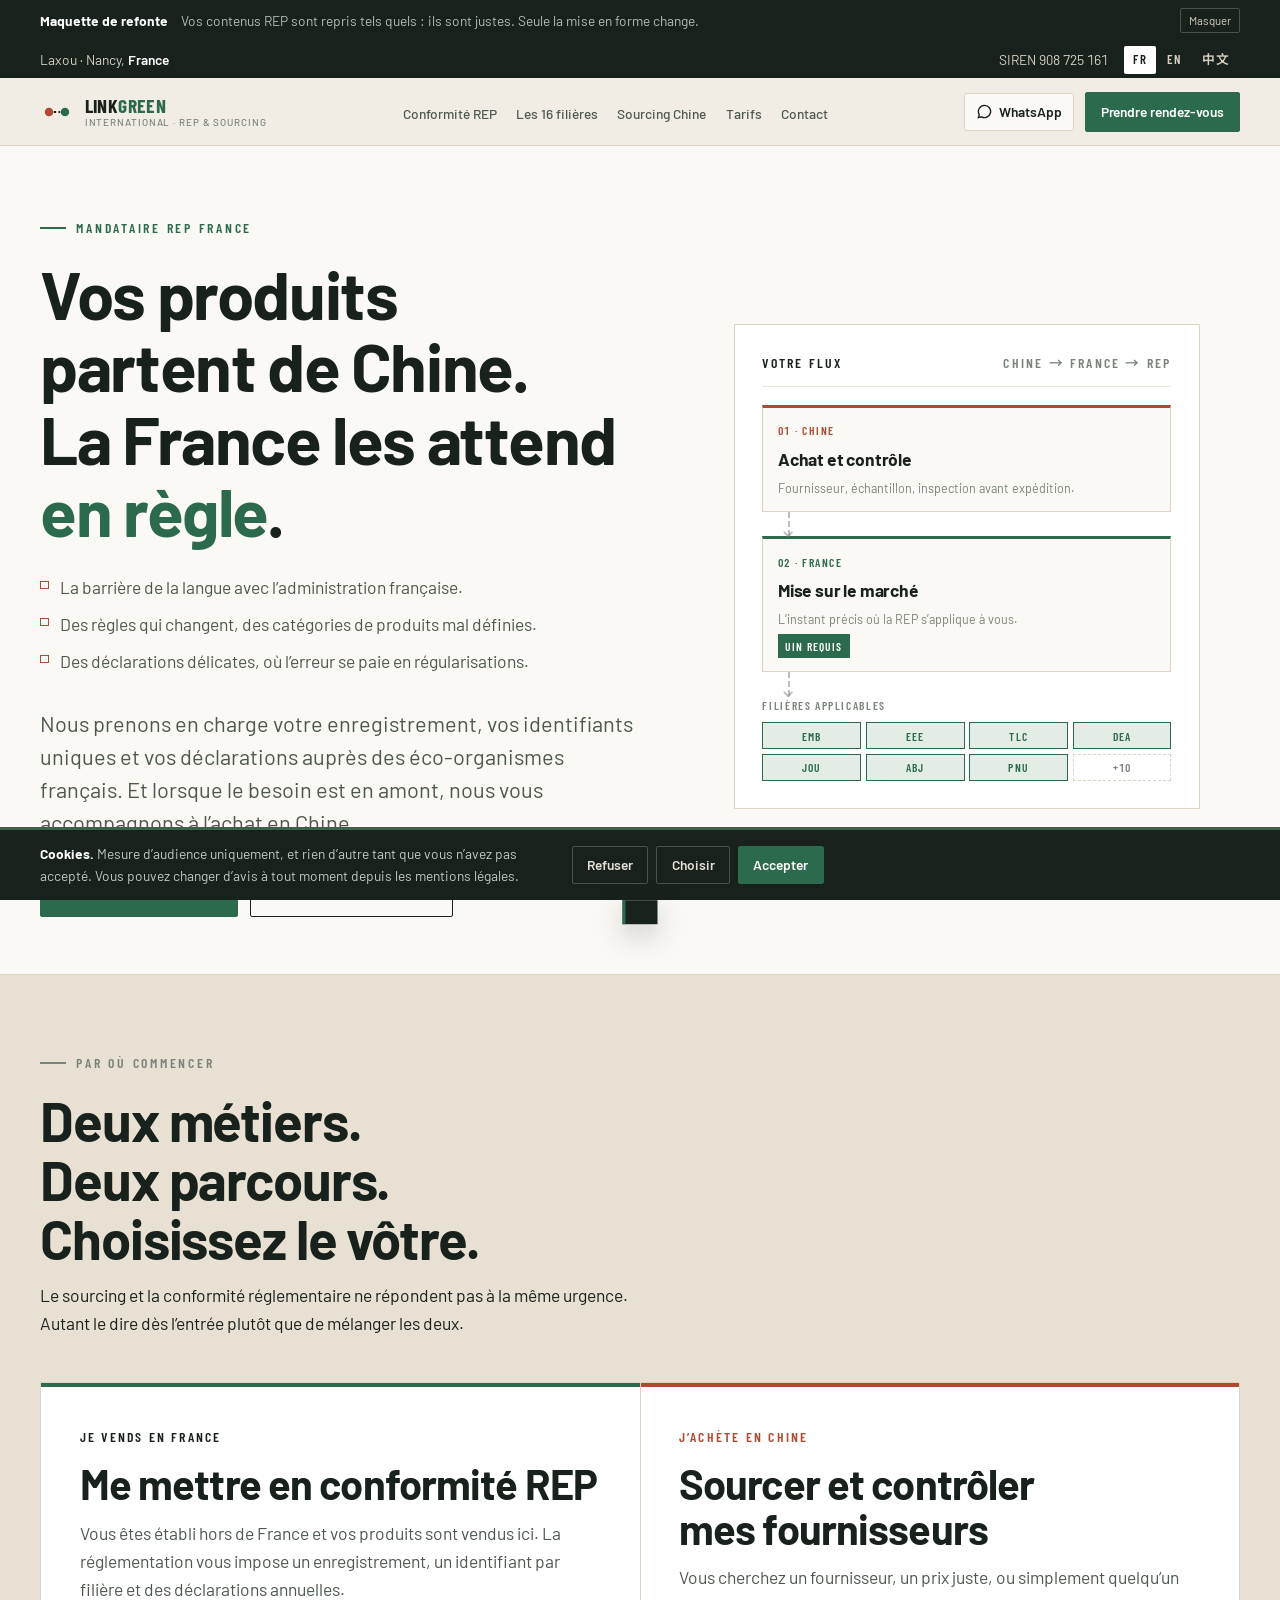
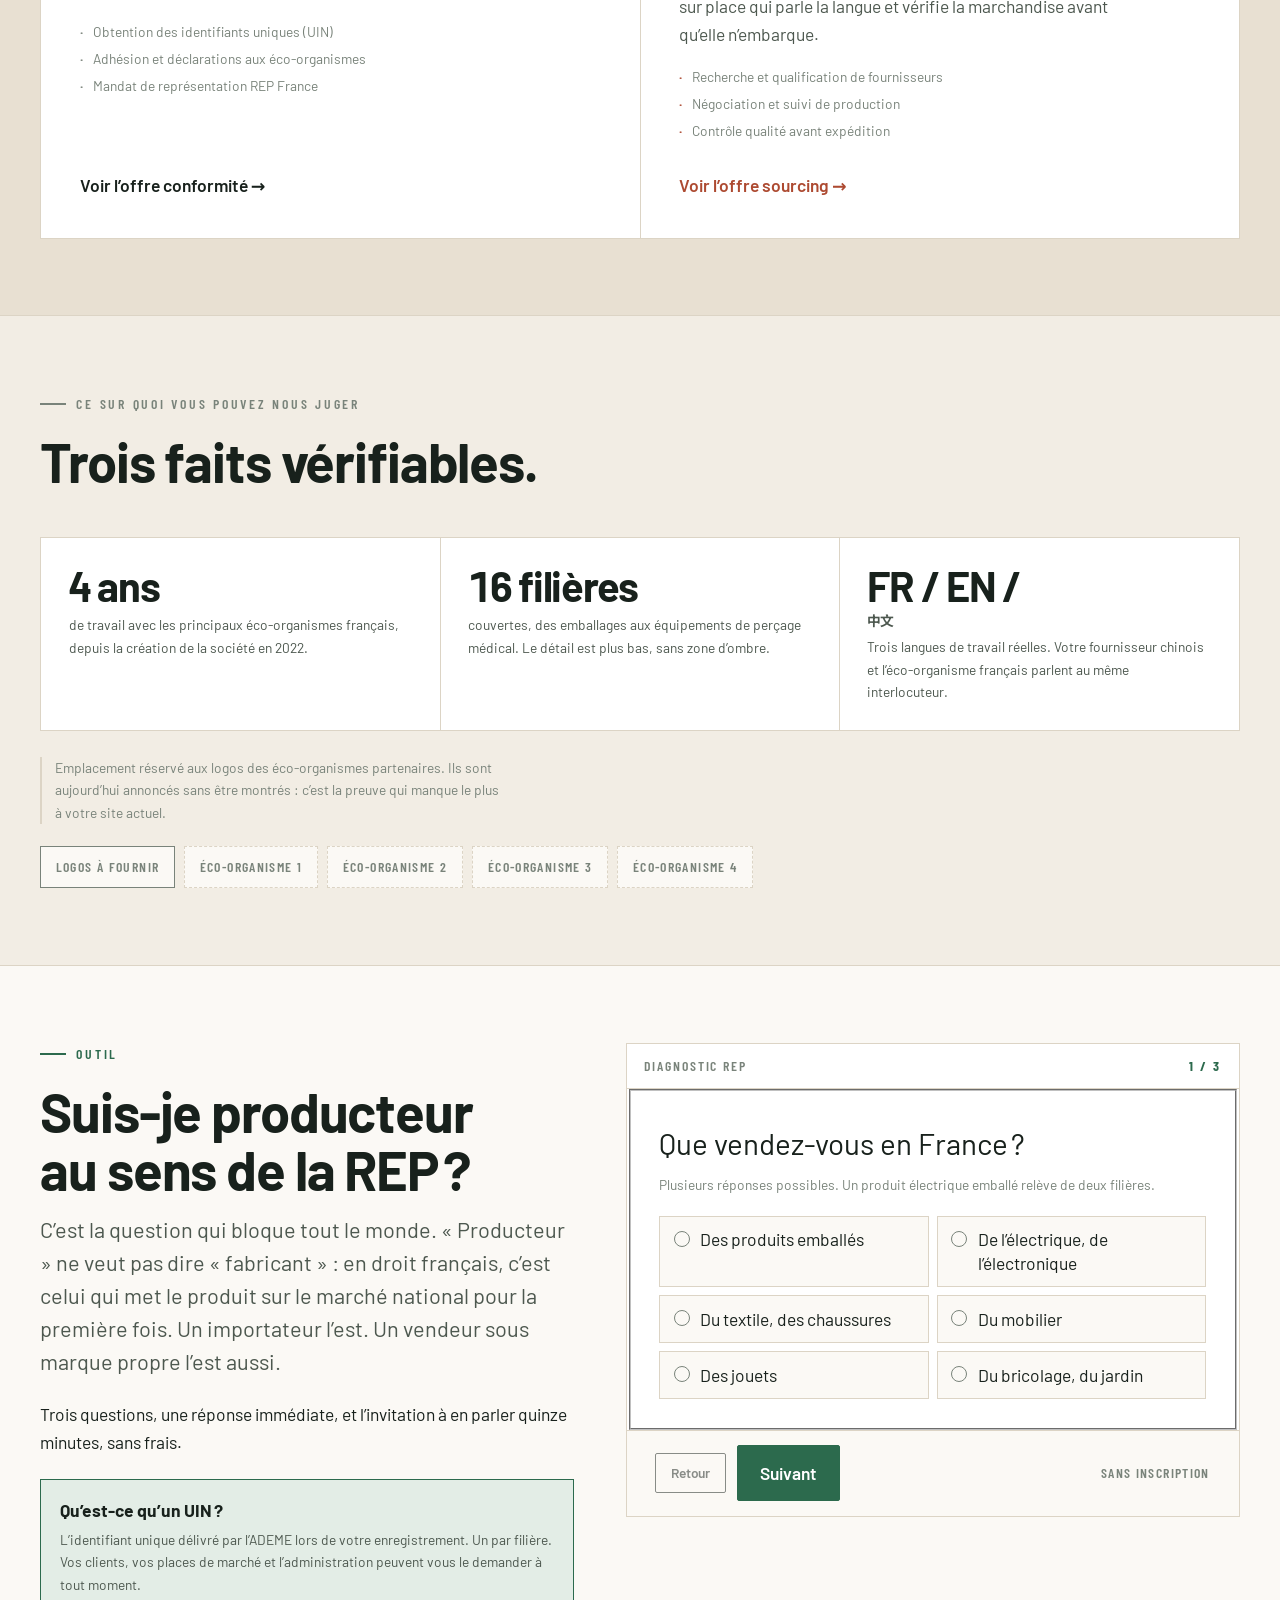
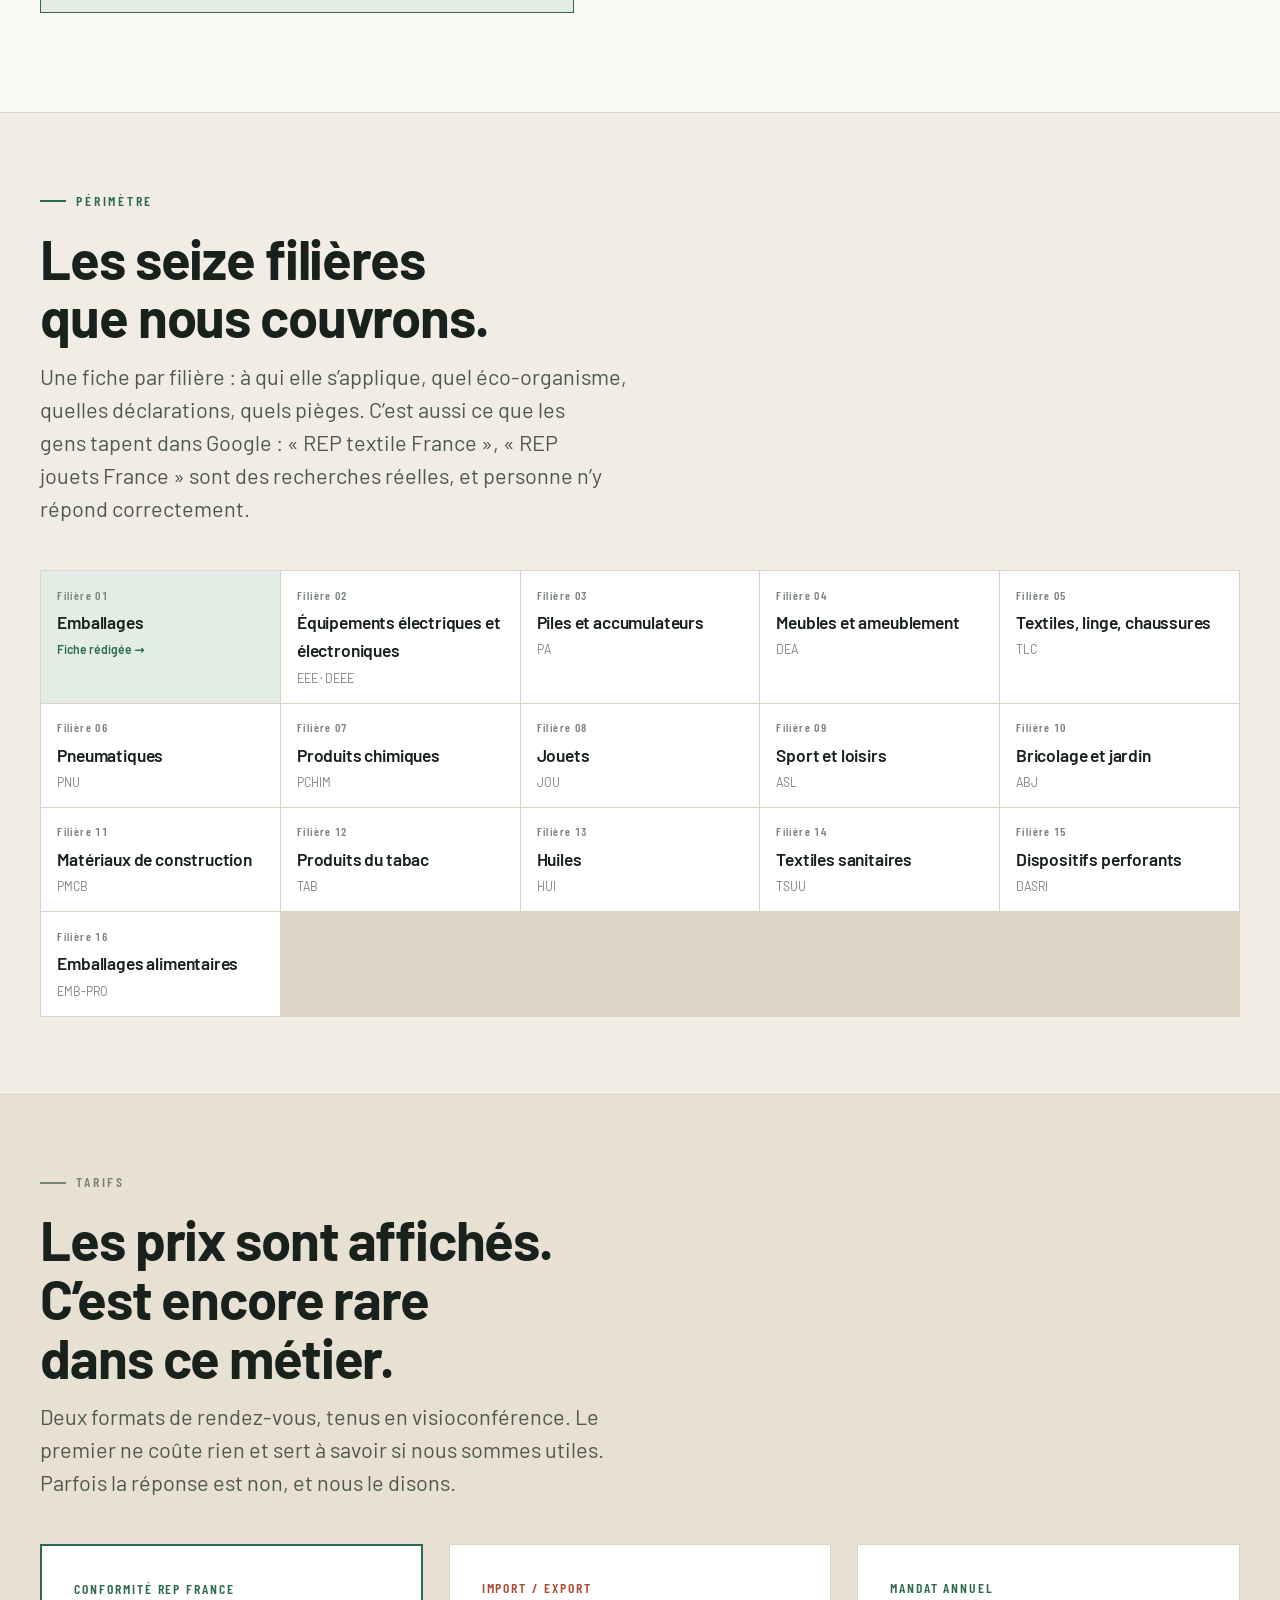
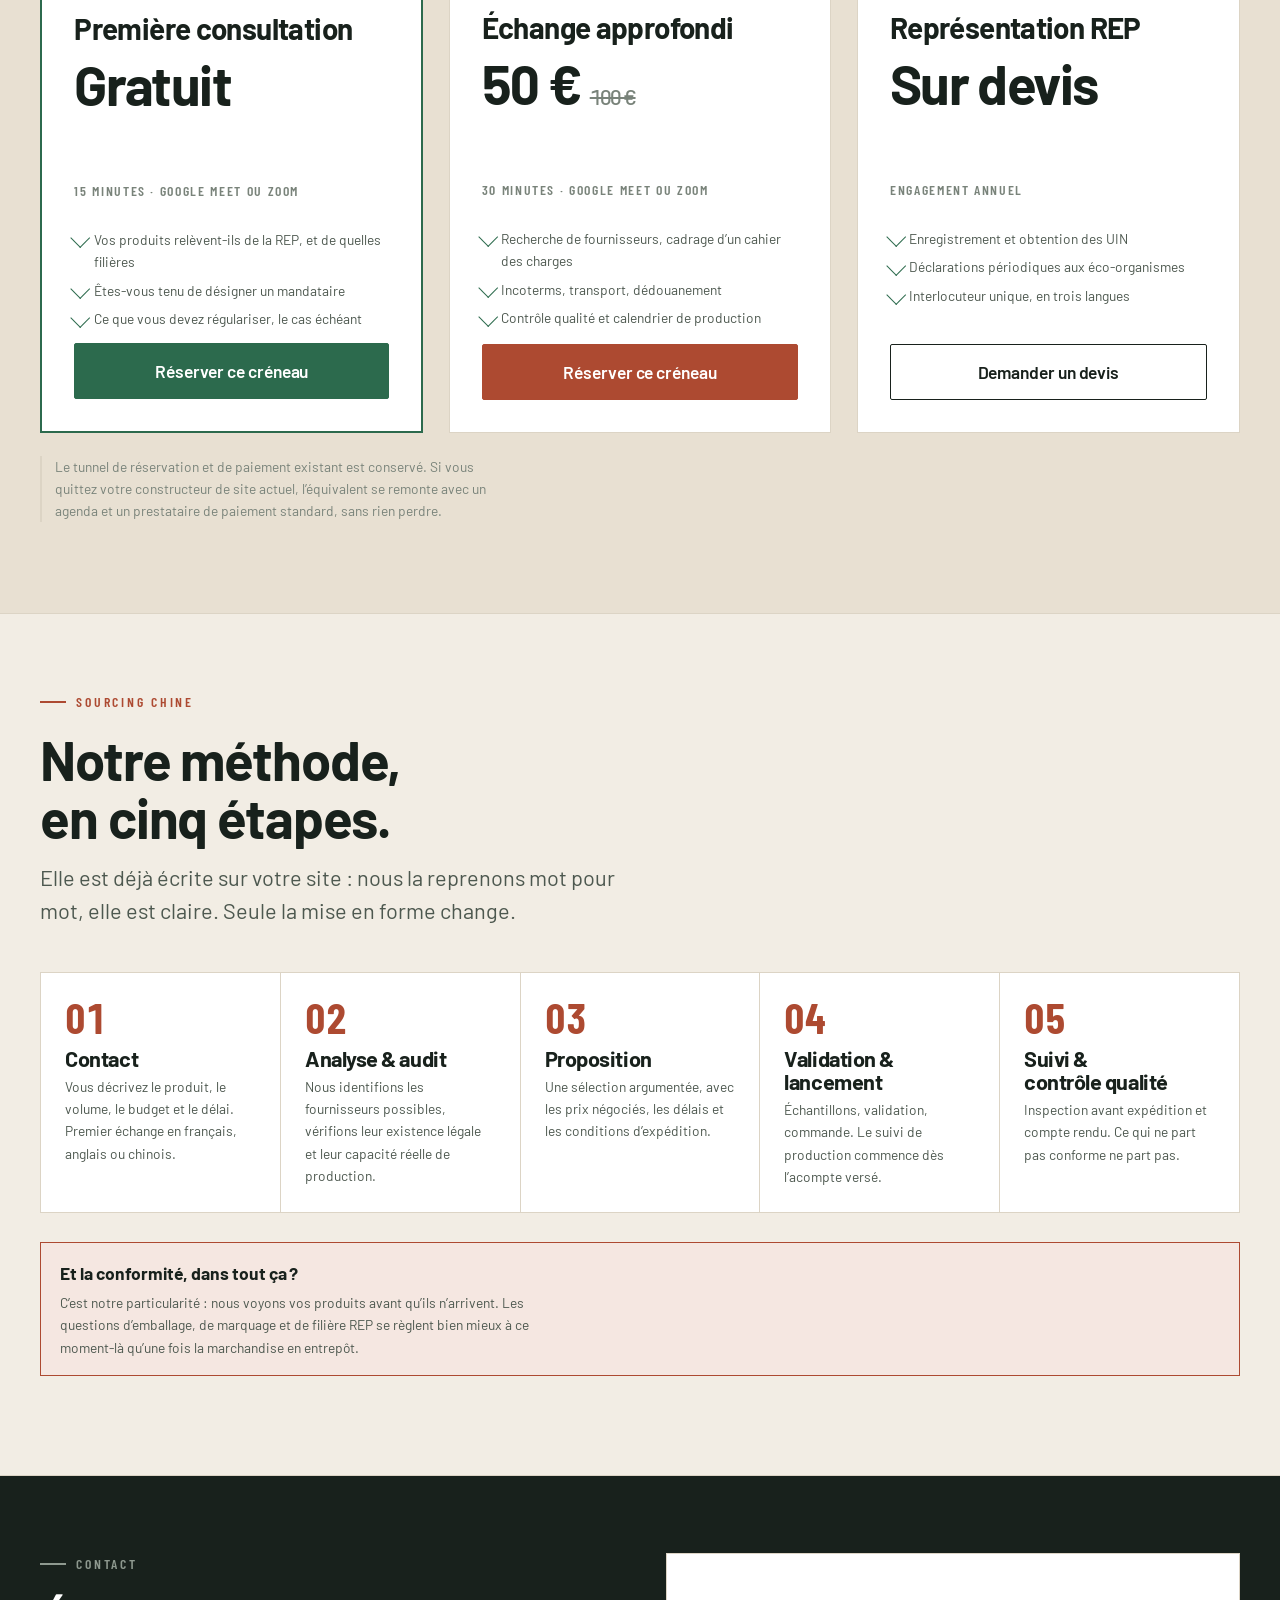
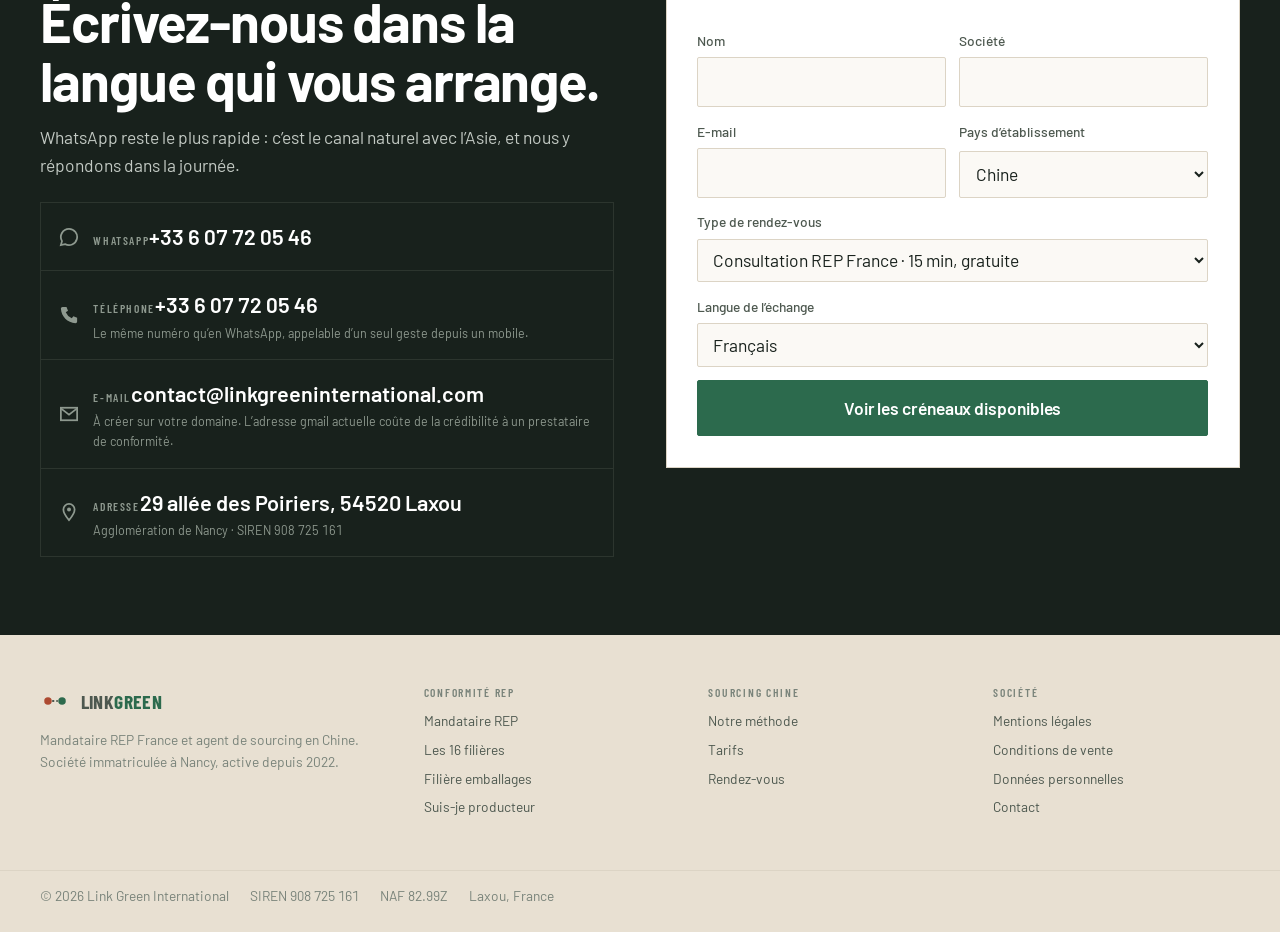
==== commit 11e0156b: "Supprime les tirets cadratins de la copie visible Chaque incise est réécrite en français (deux-point" ====
--- a/index.html
+++ b/index.html
@@ -8,7 +8,7 @@
 
 <!-- Titre actuel : 190 caractères, le nom de la société deux fois, liste de
      mots-clés séparés par des virgules. Ici : 50 caractères, une seule idée. -->
-<title>Mandataire REP France &amp; sourcing Chine — Link Green</title>
+<title>Mandataire REP France &amp; sourcing Chine | Link Green</title>
 <meta name="description" content="Enregistrement REP, identifiants uniques et déclarations pour les vendeurs non établis en France. Sourcing et contrôle qualité en Chine. 16 filières couvertes, en français, anglais et chinois.">
 <link rel="canonical" href="https://www.linkgreeninternational.com/">
 
@@ -19,7 +19,7 @@
 
 <meta property="og:type" content="website">
 <meta property="og:locale" content="fr_FR">
-<meta property="og:title" content="Mandataire REP France &amp; sourcing Chine — Link Green">
+<meta property="og:title" content="Mandataire REP France &amp; sourcing Chine | Link Green">
 <meta property="og:description" content="Deux métiers, deux parcours : la conformité REP pour vendre en France, le sourcing pour acheter en Chine.">
 
 <link rel="icon" href="assets/favicon.svg" type="image/svg+xml">
@@ -42,7 +42,7 @@
 
 <div class="topline">
   <div class="wrap topline__in">
-    <span>Laxou&nbsp;· Nancy — <b>France</b></span>
+    <span>Laxou&nbsp;· Nancy, <b>France</b></span>
     <span class="sp"></span>
     <span class="nums">SIREN 908&nbsp;725&nbsp;161</span>
     <div class="lang" role="group" aria-label="Langue du site">
@@ -62,7 +62,7 @@
         <path d="M13 16h6" stroke="currentColor" stroke-width="2" stroke-dasharray="2.2 2.2"/>
       </svg>
       <span class="brand__name">Link<i>Green</i>
-        <span class="brand__sub">International — REP &amp; Sourcing</span>
+        <span class="brand__sub">International · REP &amp; Sourcing</span>
       </span>
     </a>
 
@@ -113,13 +113,13 @@
       <figcaption><b>Votre flux</b><span>Chine → France → REP</span></figcaption>
       <div class="flow__grid">
         <div class="node node--cn">
-          <span class="node__k">01 — Chine</span>
+          <span class="node__k">01 · Chine</span>
           <b>Achat et contrôle</b>
           <p>Fournisseur, échantillon, inspection avant expédition.</p>
         </div>
         <div class="link" aria-hidden="true"></div>
         <div class="node node--fr">
-          <span class="node__k">02 — France</span>
+          <span class="node__k">02 · France</span>
           <b>Mise sur le marché</b>
           <p>L&rsquo;instant précis où la REP s&rsquo;applique à vous.</p>
           <span class="node__tag">UIN requis</span>
@@ -204,7 +204,7 @@
       <p class="eyebrow" data-pole="fr">Outil</p>
       <h2 style="font-size:var(--step-4);margin-bottom:0.8rem">Suis-je producteur au sens de la REP&#8239;?</h2>
       <p class="lede">C&rsquo;est la question qui bloque tout le monde. « Producteur » ne veut pas dire « fabricant »&nbsp;: en droit français, c&rsquo;est celui qui met le produit sur le marché national pour la première fois. Un importateur l&rsquo;est. Un vendeur sous marque propre l&rsquo;est aussi.</p>
-      <p>Trois questions, une réponse immédiate, et l&rsquo;invitation à en parler quinze minutes — sans frais.</p>
+      <p>Trois questions, une réponse immédiate, et l&rsquo;invitation à en parler quinze minutes, sans frais.</p>
       <div class="callout">
         <b>Qu&rsquo;est-ce qu&rsquo;un UIN&#8239;?</b>
         <p>L&rsquo;identifiant unique délivré par l&rsquo;ADEME lors de votre enregistrement. Un par filière. Vos clients, vos places de marché et l&rsquo;administration peuvent vous le demander à tout moment.</p>
@@ -241,7 +241,7 @@
 
         <fieldset class="qstep" hidden>
           <p class="q">Comment vendez-vous&#8239;?</p>
-          <p class="hint">Le canal détermine qui contrôle votre enregistrement — et à quelle vitesse.</p>
+          <p class="hint">Le canal détermine qui contrôle votre enregistrement, et à quelle vitesse.</p>
           <div class="opts">
             <div class="opt"><input type="radio" id="c-mp" name="canal" value="marketplace"><label for="c-mp">Sur des places de marché<small>Amazon, Cdiscount, ManoMano&hellip;</small></label></div>
             <div class="opt"><input type="radio" id="c-pr" name="canal" value="propre"><label for="c-pr">Sur ma propre boutique en ligne<small>Shopify, WooCommerce, site sur mesure</small></label></div>
@@ -268,7 +268,7 @@
     <div class="sec__hd">
       <p class="eyebrow" data-pole="fr">Périmètre</p>
       <h2>Les seize filières que nous couvrons.</h2>
-      <p class="lede">Une fiche par filière&nbsp;: à qui elle s&rsquo;applique, quel éco-organisme, quelles déclarations, quels pièges. C&rsquo;est aussi ce que les gens tapent dans Google — « REP textile France », « REP jouets France » sont des recherches réelles, et personne n&rsquo;y répond correctement.</p>
+      <p class="lede">Une fiche par filière&nbsp;: à qui elle s&rsquo;applique, quel éco-organisme, quelles déclarations, quels pièges. C&rsquo;est aussi ce que les gens tapent dans Google&nbsp;: « REP textile France », « REP jouets France » sont des recherches réelles, et personne n&rsquo;y répond correctement.</p>
     </div>
 
     <div class="fils">
@@ -298,7 +298,7 @@
     <div class="sec__hd">
       <p class="eyebrow">Tarifs</p>
       <h2>Les prix sont affichés. C&rsquo;est encore rare dans ce métier.</h2>
-      <p class="lede">Deux formats de rendez-vous, tenus en visioconférence. Le premier ne coûte rien et sert à savoir si nous sommes utiles — parfois la réponse est non, et nous le disons.</p>
+      <p class="lede">Deux formats de rendez-vous, tenus en visioconférence. Le premier ne coûte rien et sert à savoir si nous sommes utiles. Parfois la réponse est non, et nous le disons.</p>
     </div>
 
     <div class="prices" id="rdv">
@@ -351,7 +351,7 @@
     <div class="sec__hd">
       <p class="eyebrow" data-pole="cn">Sourcing Chine</p>
       <h2>Notre méthode, en cinq étapes.</h2>
-      <p class="lede">Elle est déjà écrite sur votre site — nous la reprenons mot pour mot, elle est claire. Seule la mise en forme change.</p>
+      <p class="lede">Elle est déjà écrite sur votre site&nbsp;: nous la reprenons mot pour mot, elle est claire. Seule la mise en forme change.</p>
     </div>
 
     <ol class="method">
@@ -375,7 +375,7 @@
     <div>
       <p class="eyebrow">Contact</p>
       <h2 style="font-size:var(--step-4);margin-bottom:0.8rem">Écrivez-nous dans la langue qui vous arrange.</h2>
-      <p>WhatsApp reste le plus rapide — c&rsquo;est le canal naturel avec l&rsquo;Asie, et nous y répondons dans la journée.</p>
+      <p>WhatsApp reste le plus rapide&nbsp;: c&rsquo;est le canal naturel avec l&rsquo;Asie, et nous y répondons dans la journée.</p>
 
       <ul class="chan" style="margin-top:1.4rem">
         <li>
@@ -385,7 +385,7 @@
         <li>
           <svg width="20" height="20" viewBox="0 0 16 16" aria-hidden="true"><path d="M3 1.5h3l1.2 3-1.8 1.3a9 9 0 0 0 4.8 4.8L11.5 9l3 1.2v3A1.3 1.3 0 0 1 13.2 14.5C6.7 14.1 1.9 9.3 1.5 2.8A1.3 1.3 0 0 1 2.8 1.5z" fill="currentColor"/></svg>
           <div><span class="k">Téléphone</span><a class="nums" href="tel:+33607720546">+33&nbsp;6&nbsp;07&nbsp;72&nbsp;05&nbsp;46</a>
-            <small>Le même numéro qu&rsquo;en WhatsApp — appelable d&rsquo;un seul geste depuis un mobile.</small></div>
+            <small>Le même numéro qu&rsquo;en WhatsApp, appelable d&rsquo;un seul geste depuis un mobile.</small></div>
         </li>
         <li>
           <svg width="20" height="20" viewBox="0 0 16 16" aria-hidden="true"><rect x="1.5" y="3" width="13" height="10" fill="none" stroke="currentColor" stroke-width="1.4"/><path d="m1.5 3.5 6.5 5 6.5-5" fill="none" stroke="currentColor" stroke-width="1.4"/></svg>
@@ -395,7 +395,7 @@
         <li>
           <svg width="20" height="20" viewBox="0 0 16 16" aria-hidden="true"><path d="M8 1.5c2.5 0 4.5 2 4.5 4.5 0 3.2-4.5 8.5-4.5 8.5S3.5 9.2 3.5 6A4.5 4.5 0 0 1 8 1.5z" fill="none" stroke="currentColor" stroke-width="1.4"/><circle cx="8" cy="6" r="1.6" fill="currentColor"/></svg>
           <div><span class="k">Adresse</span><span class="v">29 allée des Poiriers, 54520 Laxou</span>
-            <small>Agglomération de Nancy — <span class="nums">SIREN 908 725 161</span></small></div>
+            <small>Agglomération de Nancy · <span class="nums">SIREN 908 725 161</span></small></div>
         </li>
       </ul>
     </div>
@@ -418,8 +418,8 @@
       <div class="field">
         <label for="b-type">Type de rendez-vous</label>
         <select id="b-type">
-          <option>Consultation REP France — 15 min, gratuite</option>
-          <option>Échange import / export — 30 min, 50 €</option>
+          <option>Consultation REP France · 15 min, gratuite</option>
+          <option>Échange import / export · 30 min, 50 €</option>
           <option>Devis pour un mandat annuel</option>
         </select>
       </div>
--- a/assets/base.css
+++ b/assets/base.css
@@ -1,5 +1,5 @@
 /* ===========================================================================
-   LINK GREEN INTERNATIONAL — maquette de refonte
+   LINK GREEN INTERNATIONAL : maquette de refonte
    Direction artistique : « le flux ».
    Deux métiers, deux couleurs : vert forêt désaturé pour la conformité REP,
    terre cuite pour le sourcing Chine. Base neutre chaude, encre sombre.
@@ -23,12 +23,12 @@
   --rule:    #dcd4c5;
   --rule-2:  #ebe5da;
 
-  /* pôle conformité REP — France */
+  /* pôle conformité REP : France */
   --fr:      #2c6a4d;
   --fr-deep: #1d4c36;
   --fr-wash: #e3ede6;
 
-  /* pôle sourcing — Chine */
+  /* pôle sourcing : Chine */
   --cn:      #ad4a31;
   --cn-deep: #8a381f;
   --cn-wash: #f5e7e1;
